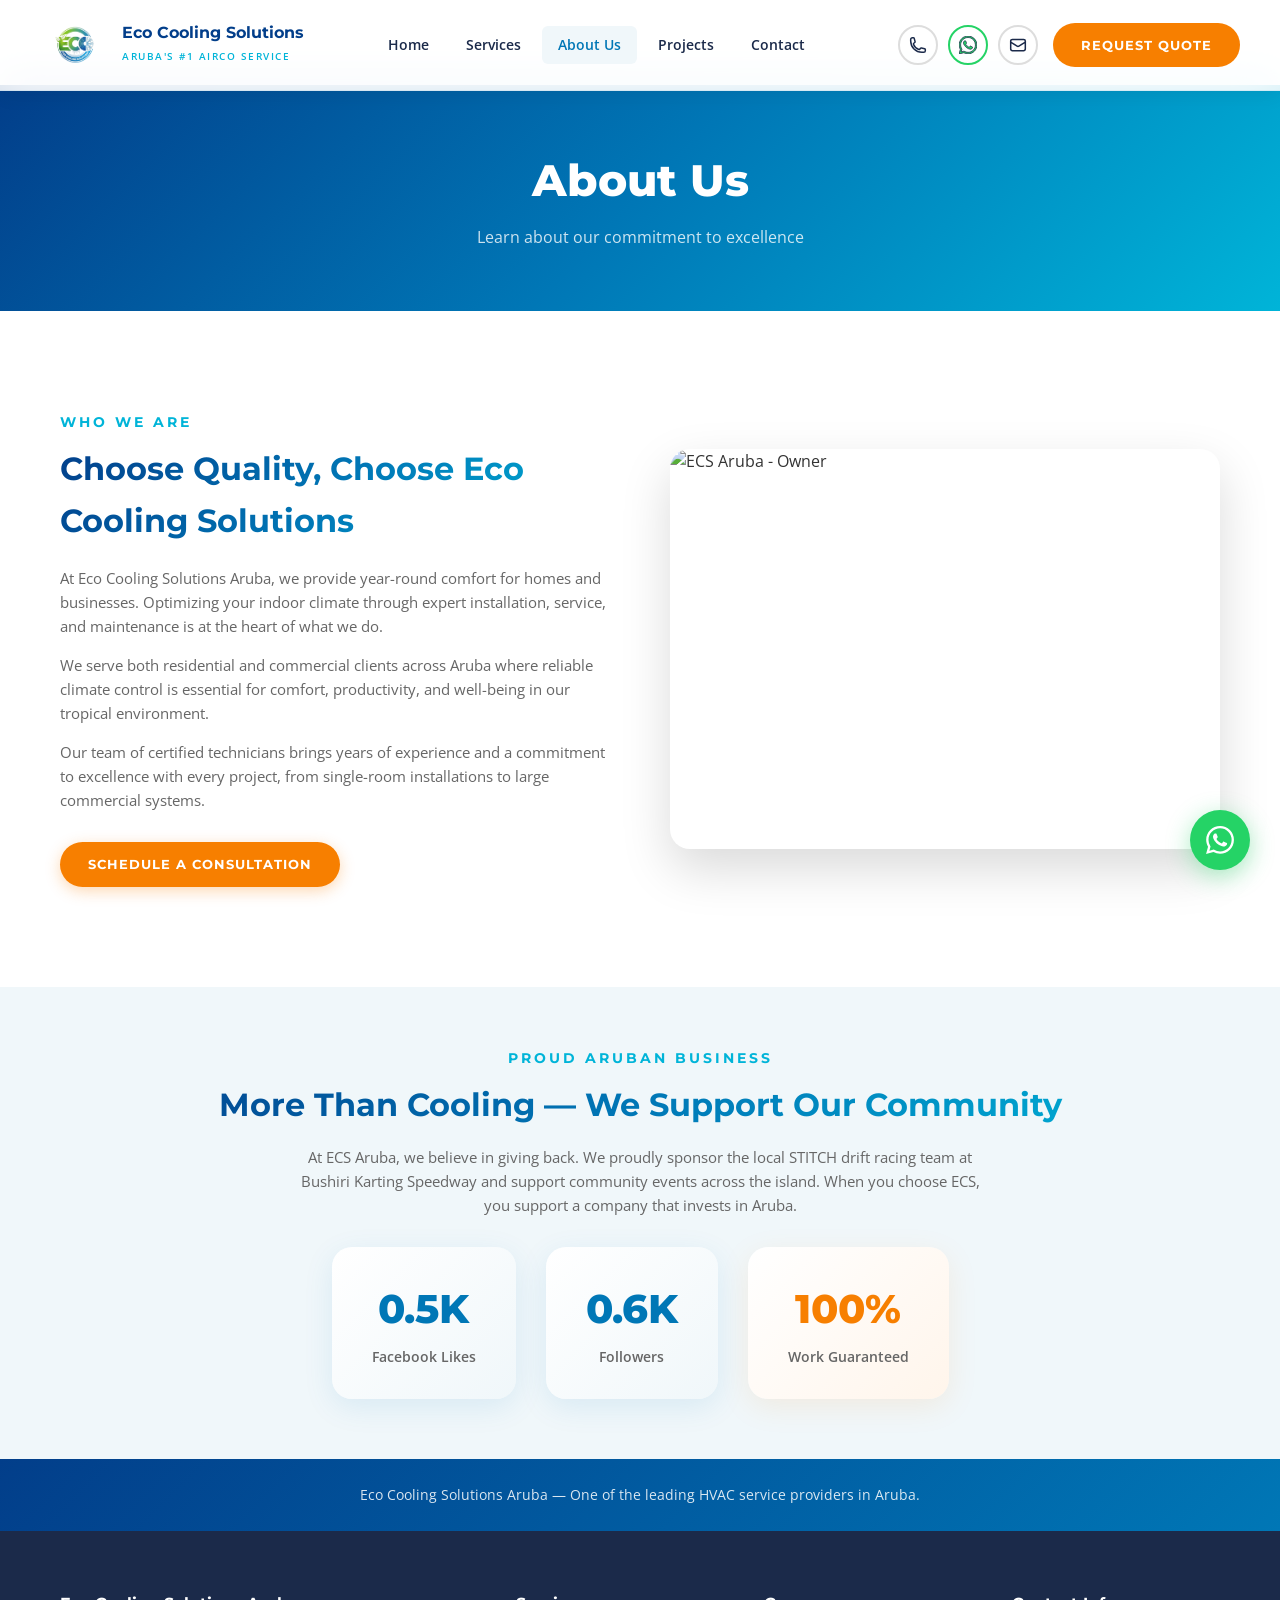
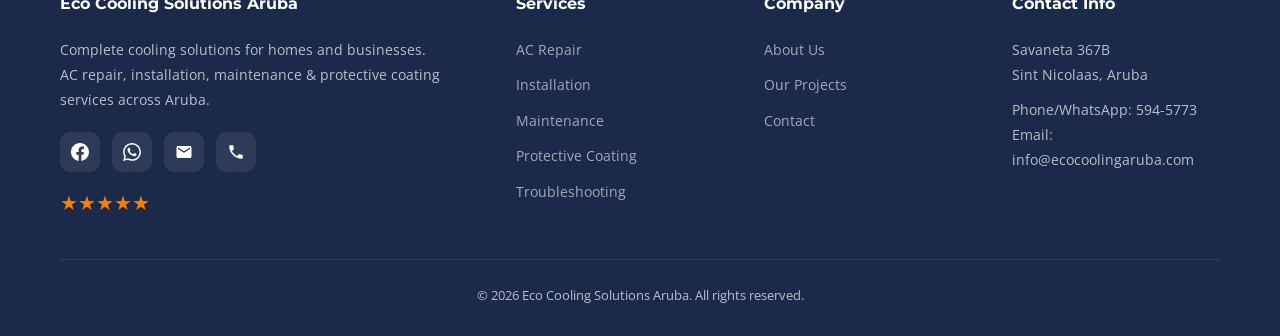
==== about.html @ a30db6cd "Add files via upload" ====
<!DOCTYPE html>
<html lang="en">
<head>
    <meta charset="UTF-8">
    <meta name="viewport" content="width=device-width, initial-scale=1.0">
    <title>About Us - Eco Cooling Solutions Aruba</title>
    <link rel="preconnect" href="https://fonts.googleapis.com">
    <link href="https://fonts.googleapis.com/css2?family=Montserrat:wght@400;500;600;700;800&family=Open+Sans:wght@400;500;600&display=swap" rel="stylesheet">
    <style>
        /* ===== RESET & BASE ===== */
        *, *::before, *::after { margin: 0; padding: 0; box-sizing: border-box; }
        html { scroll-behavior: smooth; }
        body { font-family: 'Open Sans', sans-serif; color: #333; line-height: 1.6; overflow-x: hidden; background: #fff; }
        h1, h2, h3, h4, h5, h6 { font-family: 'Montserrat', sans-serif; }
        a { text-decoration: none; color: inherit; }
        img { max-width: 100%; display: block; }
        .container { max-width: 1200px; margin: 0 auto; padding: 0 20px; }

        :root {
            --primary: #0077B6; --primary-dark: #023E8A; --accent: #00B4D8; --accent-light: #90E0EF; --highlight: #F77F00;
            --highlight-hover: #E06C00; --dark: #1B2A4A; --light-bg: #F0F7FA; --white: #ffffff; --text: #333333;
            --text-light: #666666; --gradient-cta: linear-gradient(135deg, #023E8A, #0077B6);
        }

        /* Header */
        .header { position: fixed; top: 0; left: 0; right: 0; z-index: 1000; background: rgba(255,255,255,0.97); box-shadow: 0 2px 20px rgba(0,0,0,0.08); transition: all 0.3s ease; }
        .header-inner { display: flex; align-items: center; justify-content: space-between; padding: 10px 40px; max-width: 1400px; margin: 0 auto; }
        .logo { display: flex; align-items: center; gap: 12px; }
        .logo-icon { width: 70px; height: 70px; border-radius: 50%; display: flex; align-items: center; justify-content: center; position: relative; overflow: hidden; }
        .logo-icon img { width: 100%; height: 100%; object-fit: contain; }
        .logo-text h1 { font-size: 16px; font-weight: 700; color: var(--primary-dark); line-height: 1.2; }
        .logo-text span { font-size: 10px; color: var(--accent); font-weight: 600; text-transform: uppercase; letter-spacing: 1.5px; }
        .nav { display: flex; align-items: center; gap: 5px; }
        .nav a { padding: 8px 16px; font-size: 14px; font-weight: 600; color: var(--dark); border-radius: 6px; transition: all 0.3s; }
        .nav a:hover, .nav a.active { color: var(--primary); background: var(--light-bg); }
        .nav-icons { display: flex; align-items: center; gap: 10px; margin-left: 10px; }
        .nav-icon { width: 40px; height: 40px; border-radius: 50%; border: 2px solid #ddd; display: flex; align-items: center; justify-content: center; transition: all 0.3s; cursor: pointer; }
        .nav-icon:hover { border-color: var(--primary); background: var(--light-bg); }
        .nav-icon svg { width: 18px; height: 18px; stroke: var(--dark); }

        .btn-cta { display: inline-block; padding: 12px 28px; background: var(--highlight); color: #fff; font-family: 'Montserrat', sans-serif; font-weight: 700; font-size: 13px; text-transform: uppercase; letter-spacing: 1px; border-radius: 30px; border: none; cursor: pointer; transition: all 0.3s; }
        .btn-cta:hover { background: var(--highlight-hover); transform: translateY(-2px); box-shadow: 0 6px 20px rgba(247,127,0,0.3); }

        .hamburger { display: none; flex-direction: column; gap: 5px; cursor: pointer; padding: 5px; }
        .hamburger span { width: 25px; height: 3px; background: var(--dark); border-radius: 2px; transition: all 0.3s; }

        /* Page Header */
        .page-header { padding: 60px 0; margin-top: 85px; background: linear-gradient(135deg, #023e8a 0%, #0077b6 50%, #00b4d8 100%); text-align: center; }
        .page-header h2 { font-size: clamp(28px, 4vw, 44px); font-weight: 800; color: #fff; font-family: 'Montserrat', sans-serif; }
        .page-header p { color: rgba(255,255,255,0.8); margin-top: 10px; font-size: 16px; }

        /* About Section */
        .about { position: relative; padding: 100px 0; background: url('https://images.unsplash.com/photo-1558618666-fcd25c85f82e?w=1600&q=80') center/cover no-repeat; }
        .about::before { content: ''; position: absolute; inset: 0; background: linear-gradient(135deg, rgba(255,255,255,0.95) 50%, rgba(255,255,255,0.4) 100%); }
        .about-content { position: relative; z-index: 2; display: grid; grid-template-columns: 1fr 1fr; gap: 60px; align-items: center; }
        .about-text h2 { font-size: 14px; text-transform: uppercase; letter-spacing: 3px; color: var(--accent); margin-bottom: 10px; }
        .about-text h3 { font-size: 32px; color: var(--primary-dark); margin-bottom: 20px; background: linear-gradient(135deg, var(--primary-dark), var(--primary), var(--accent)); -webkit-background-clip: text; -webkit-text-fill-color: transparent; background-clip: text; }
        .about-text p { color: var(--text-light); margin-bottom: 15px; font-size: 15px; }
        .about-text .btn-cta { margin-top: 15px; animation: gradient-shift 4s ease infinite; background-size: 200% 200% !important; box-shadow: 0 4px 15px rgba(247,127,0,0.3); }
        .about-image { border-radius: 20px; overflow: hidden; box-shadow: 0 20px 50px rgba(0,0,0,0.15); }
        .about-image img { width: 100%; height: 400px; object-fit: cover; }

        /* Community Section */
        .community-section { padding: 60px 0; background: var(--light-bg); text-align: center; }
        .community-section h2 { font-size: 14px; text-transform: uppercase; letter-spacing: 3px; color: var(--accent); margin-bottom: 10px; }
        .community-section h3 { font-size: 32px; color: var(--primary-dark); margin-bottom: 15px; background: linear-gradient(135deg, var(--primary-dark), var(--primary), var(--accent)); -webkit-background-clip: text; -webkit-text-fill-color: transparent; background-clip: text; }
        .community-section p { color: var(--text-light); max-width: 700px; margin: 0 auto 30px; font-size: 15px; }
        .community-stats { display: flex; gap: 30px; justify-content: center; flex-wrap: wrap; }
        .stat-card { background: linear-gradient(135deg, #fff, #f0f7fa); padding: 30px 40px; border-radius: 20px; box-shadow: 0 8px 30px rgba(0,119,182,0.1); text-align: center; transition: all 0.4s cubic-bezier(0.16,1,0.3,1); cursor: default; }
        .stat-card:hover { transform: translateY(-5px) scale(1.03); box-shadow: 0 15px 40px rgba(0,119,182,0.18); }
        .stat-number { font-size: 40px; font-weight: 800; color: var(--primary); font-family: 'Montserrat', sans-serif; }
        .stat-label { font-size: 14px; color: var(--text-light); margin-top: 5px; font-weight: 600; }
        .stat-card.highlight .stat-number { color: var(--highlight); animation: counter-glow 3s ease-in-out infinite; }
        .stat-card.highlight { background: linear-gradient(135deg, #fff, #fff5eb); box-shadow: 0 8px 30px rgba(247,127,0,0.1); }

        /* Footer */
        .footer-banner { background: var(--gradient-cta); padding: 25px 0; text-align: center; }
        .footer-banner p { color: rgba(255,255,255,0.85); font-size: 14px; }
        .footer { background: var(--dark); padding: 60px 0 30px; color: rgba(255,255,255,0.7); }
        .footer-grid { display: grid; grid-template-columns: 2fr 1fr 1fr 1fr; gap: 40px; margin-bottom: 40px; }
        .footer-col h4 { color: #fff; font-size: 16px; margin-bottom: 20px; }
        .footer-col p { font-size: 14px; line-height: 1.8; }
        .footer-col ul { list-style: none; }
        .footer-col ul li { margin-bottom: 10px; }
        .footer-col ul li a { font-size: 14px; color: rgba(255,255,255,0.6); transition: color 0.3s; }
        .footer-col ul li a:hover { color: var(--accent); }
        .footer-social { display: flex; gap: 12px; margin-top: 20px; }
        .footer-social a { width: 40px; height: 40px; background: rgba(255,255,255,0.08); border-radius: 10px; display: flex; align-items: center; justify-content: center; transition: all 0.3s; }
        .footer-social a:hover { background: var(--primary); }
        .footer-social a svg { width: 18px; height: 18px; fill: #fff; }
        .footer-stars { margin-top: 15px; }
        .footer-stars span { color: var(--highlight); font-size: 20px; }
        .footer-bottom { border-top: 1px solid rgba(255,255,255,0.08); padding-top: 25px; text-align: center; font-size: 13px; }

        /* Animations */
        @keyframes gradient-shift { 0% { background-position: 0% 50%; } 50% { background-position: 100% 50%; } 100% { background-position: 0% 50%; } }
        @keyframes counter-glow { 0%, 100% { text-shadow: 0 0 10px rgba(247, 127, 0, 0.3); } 50% { text-shadow: 0 0 25px rgba(247, 127, 0, 0.6), 0 0 50px rgba(247, 127, 0, 0.2); } }
        .fade-up { opacity: 0; transform: translateY(30px); transition: all 0.7s cubic-bezier(0.16, 1, 0.3, 1); }
        .fade-up.visible { opacity: 1; transform: translateY(0); }

        .header { background: rgba(255,255,255,0.85) !important; backdrop-filter: blur(20px); -webkit-backdrop-filter: blur(20px); border-bottom: 1px solid rgba(0,119,182,0.08); }
        .logo-icon { transition: all 0.4s ease !important; }
        .logo:hover .logo-icon { transform: rotate(5deg) scale(1.08); filter: drop-shadow(0 4px 8px rgba(0,119,182,0.2)); }
        .nav-icon { transition: all 0.3s cubic-bezier(0.16, 1, 0.3, 1) !important; }
        .nav-icon:hover { transform: translateY(-3px) scale(1.1); box-shadow: 0 5px 15px rgba(0,119,182,0.2); }
        .footer-social a { transition: all 0.4s cubic-bezier(0.16, 1, 0.3, 1) !important; }
        .footer-social a:hover { background: linear-gradient(135deg, var(--primary), var(--accent)) !important; transform: translateY(-4px) rotate(5deg); box-shadow: 0 8px 20px rgba(0,119,182,0.3); }

        @media (max-width: 768px) {
            .header-inner { padding: 10px 20px; }
            .nav { display: none; }
            .hamburger { display: flex; }
            .nav.active { display: flex; flex-direction: column; position: absolute; top: 85px; left: 0; right: 0; background: #fff; padding: 20px; box-shadow: 0 10px 30px rgba(0,0,0,0.1); }
            .nav-icons { display: none; }
            .about-content { grid-template-columns: 1fr; }
            .footer-grid { grid-template-columns: 1fr; }
            .community-stats { flex-direction: column; }
        }
    </style>
</head>
<body>

<!-- Header -->
<header class="header">
    <div class="header-inner">
        <a href="index.html" class="logo">
            <div class="logo-icon"><img src="ecs-logo.png" alt="ECS Logo"></div>
            <div class="logo-text">
                <h1>Eco Cooling Solutions</h1>
                <span>Aruba's #1 Airco Service</span>
            </div>
        </a>
        <nav class="nav" id="mainNav">
            <a href="index.html">Home</a>
            <a href="services.html">Services</a>
            <a href="about.html" class="active">About Us</a>
            <a href="projects.html">Projects</a>
            <a href="contact.html">Contact</a>
        </nav>
        <div class="nav-icons">
            <a href="tel:+2975945773" class="nav-icon" title="Call Us">
                <svg xmlns="http://www.w3.org/2000/svg" fill="none" viewBox="0 0 24 24" stroke-width="2" stroke="currentColor"><path stroke-linecap="round" stroke-linejoin="round" d="M2.25 6.75c0 8.284 6.716 15 15 15h2.25a2.25 2.25 0 002.25-2.25v-1.372c0-.516-.351-.966-.852-1.091l-4.423-1.106c-.44-.11-.902.055-1.173.417l-.97 1.293c-.282.376-.769.542-1.21.38a12.035 12.035 0 01-7.143-7.143c-.162-.441.004-.928.38-1.21l1.293-.97c.363-.271.527-.734.417-1.173L6.963 3.102a1.125 1.125 0 00-1.091-.852H4.5A2.25 2.25 0 002.25 4.5v2.25z" /></svg>
            </a>
            <a href="https://wa.me/2975945773" class="nav-icon" title="WhatsApp Us" target="_blank" style="border-color: #25D366;">
                <svg xmlns="http://www.w3.org/2000/svg" width="18" height="18" viewBox="0 0 24 24" fill="#25D366"><path d="M17.472 14.382c-.297-.149-1.758-.867-2.03-.967-.273-.099-.471-.148-.67.15-.197.297-.767.966-.94 1.164-.173.199-.347.223-.644.075-.297-.15-1.255-.463-2.39-1.475-.883-.788-1.48-1.761-1.653-2.059-.173-.297-.018-.458.13-.606.134-.133.298-.347.446-.52.149-.174.198-.298.298-.497.099-.198.05-.371-.025-.52-.075-.149-.669-1.612-.916-2.207-.242-.579-.487-.5-.669-.51-.173-.008-.371-.01-.57-.01-.198 0-.52.074-.792.372-.272.297-1.04 1.016-1.04 2.479 0 1.462 1.065 2.875 1.213 3.074.149.198 2.096 3.2 5.077 4.487.709.306 1.262.489 1.694.625.712.227 1.36.195 1.871.118.571-.085 1.758-.719 2.006-1.413.248-.694.248-1.289.173-1.413-.074-.124-.272-.198-.57-.347m-5.421 7.403h-.004a9.87 9.87 0 01-5.031-1.378l-.361-.214-3.741.982.998-3.648-.235-.374a9.86 9.86 0 01-1.51-5.26c.001-5.45 4.436-9.884 9.888-9.884 2.64 0 5.122 1.03 6.988 2.898a9.825 9.825 0 012.893 6.994c-.003 5.45-4.437 9.884-9.885 9.884m8.413-18.297A11.815 11.815 0 0012.05 0C5.495 0 .16 5.335.157 11.892c0 2.096.547 4.142 1.588 5.945L.057 24l6.305-1.654a11.882 11.882 0 005.683 1.448h.005c6.554 0 11.89-5.335 11.893-11.893a11.821 11.821 0 00-3.48-8.413z"/></svg>
            </a>
            <a href="mailto:info@ecocoolingaruba.com" class="nav-icon" title="Email Us">
                <svg xmlns="http://www.w3.org/2000/svg" fill="none" viewBox="0 0 24 24" stroke-width="2" stroke="currentColor"><path stroke-linecap="round" stroke-linejoin="round" d="M21.75 6.75v10.5a2.25 2.25 0 01-2.25 2.25h-15a2.25 2.25 0 01-2.25-2.25V6.75m19.5 0A2.25 2.25 0 0019.5 4.5h-15a2.25 2.25 0 00-2.25 2.25m19.5 0v.243a2.25 2.25 0 01-1.07 1.916l-7.5 4.615a2.25 2.25 0 01-2.36 0L3.32 8.91a2.25 2.25 0 01-1.07-1.916V6.75" /></svg>
            </a>
            <a href="contact.html" class="btn-cta" style="margin-left: 5px;">Request Quote</a>
        </div>
        <div class="hamburger" onclick="document.getElementById('mainNav').classList.toggle('active')">
            <span></span><span></span><span></span>
        </div>
    </div>
</header>

<!-- Page Header -->
<section class="page-header">
    <h2>About Us</h2>
    <p>Learn about our commitment to excellence</p>
</section>

<!-- About Section -->
<section id="about" class="about">
    <div class="container about-content">
        <div class="about-text fade-up">
            <h2>Who We Are</h2>
            <h3>Choose Quality, Choose Eco Cooling Solutions</h3>
            <p>At Eco Cooling Solutions Aruba, we provide year-round comfort for homes and businesses. Optimizing your indoor climate through expert installation, service, and maintenance is at the heart of what we do.</p>
            <p>We serve both residential and commercial clients across Aruba where reliable climate control is essential for comfort, productivity, and well-being in our tropical environment.</p>
            <p>Our team of certified technicians brings years of experience and a commitment to excellence with every project, from single-room installations to large commercial systems.</p>
            <a href="contact.html" class="btn-cta">Schedule a Consultation</a>
        </div>
        <div class="about-image fade-up">
            <img src="owner.jpg.png" alt="ECS Aruba - Owner">
        </div>
    </div>
</section>

<!-- Community Section -->
<section class="community-section">
    <div class="container">
        <h2>Proud Aruban Business</h2>
        <h3>More Than Cooling — We Support Our Community</h3>
        <p>At ECS Aruba, we believe in giving back. We proudly sponsor the local STITCH drift racing team at Bushiri Karting Speedway and support community events across the island. When you choose ECS, you support a company that invests in Aruba.</p>
        <div class="community-stats">
            <div class="stat-card fade-up">
                <div class="stat-number" data-count="1800">0</div>
                <div class="stat-label">Facebook Likes</div>
            </div>
            <div class="stat-card fade-up">
                <div class="stat-number" data-count="2100">0</div>
                <div class="stat-label">Followers</div>
            </div>
            <div class="stat-card highlight fade-up">
                <div class="stat-number">100%</div>
                <div class="stat-label">Work Guaranteed</div>
            </div>
        </div>
    </div>
</section>

<!-- Footer Banner -->
<div class="footer-banner">
    <div class="container">
        <p>Eco Cooling Solutions Aruba — One of the leading HVAC service providers in Aruba.</p>
    </div>
</div>

<!-- Footer -->
<footer class="footer">
    <div class="container">
        <div class="footer-grid">
            <div class="footer-col">
                <h4>Eco Cooling Solutions Aruba</h4>
                <p>Complete cooling solutions for homes and businesses.<br>AC repair, installation, maintenance &amp; protective coating services across Aruba.</p>
                <div class="footer-social">
                    <a href="https://www.facebook.com/ecsaruba/" target="_blank" aria-label="Facebook">
                        <svg xmlns="http://www.w3.org/2000/svg" viewBox="0 0 24 24"><path d="M24 12.073c0-6.627-5.373-12-12-12s-12 5.373-12 12c0 5.99 4.388 10.954 10.125 11.854v-8.385H7.078v-3.47h3.047V9.43c0-3.007 1.792-4.669 4.533-4.669 1.312 0 2.686.235 2.686.235v2.953H15.83c-1.491 0-1.956.925-1.956 1.874v2.25h3.328l-.532 3.47h-2.796v8.385C19.612 23.027 24 18.062 24 12.073z"/></svg>
                    </a>
                    <a href="https://wa.me/2975945773" target="_blank" aria-label="WhatsApp">
                        <svg xmlns="http://www.w3.org/2000/svg" viewBox="0 0 24 24"><path d="M17.472 14.382c-.297-.149-1.758-.867-2.03-.967-.273-.099-.471-.148-.67.15-.197.297-.767.966-.94 1.164-.173.199-.347.223-.644.075-.297-.15-1.255-.463-2.39-1.475-.883-.788-1.48-1.761-1.653-2.059-.173-.297-.018-.458.13-.606.134-.133.298-.347.446-.52.149-.174.198-.298.298-.497.099-.198.05-.371-.025-.52-.075-.149-.669-1.612-.916-2.207-.242-.579-.487-.5-.669-.51-.173-.008-.371-.01-.57-.01-.198 0-.52.074-.792.372-.272.297-1.04 1.016-1.04 2.479 0 1.462 1.065 2.875 1.213 3.074.149.198 2.096 3.2 5.077 4.487.709.306 1.262.489 1.694.625.712.227 1.36.195 1.871.118.571-.085 1.758-.719 2.006-1.413.248-.694.248-1.289.173-1.413-.074-.124-.272-.198-.57-.347m-5.421 7.403h-.004a9.87 9.87 0 01-5.031-1.378l-.361-.214-3.741.982.998-3.648-.235-.374a9.86 9.86 0 01-1.51-5.26c.001-5.45 4.436-9.884 9.888-9.884 2.64 0 5.122 1.03 6.988 2.898a9.825 9.825 0 012.893 6.994c-.003 5.45-4.437 9.884-9.885 9.884m8.413-18.297A11.815 11.815 0 0012.05 0C5.495 0 .16 5.335.157 11.892c0 2.096.547 4.142 1.588 5.945L.057 24l6.305-1.654a11.882 11.882 0 005.683 1.448h.005c6.554 0 11.89-5.335 11.893-11.893a11.821 11.821 0 00-3.48-8.413z"/></svg>
                    </a>
                    <a href="mailto:info@ecocoolingaruba.com" aria-label="Email">
                        <svg xmlns="http://www.w3.org/2000/svg" viewBox="0 0 24 24"><path d="M20 4H4c-1.1 0-1.99.9-1.99 2L2 18c0 1.1.9 2 2 2h16c1.1 0 2-.9 2-2V6c0-1.1-.9-2-2-2zm0 4l-8 5-8-5V6l8 5 8-5v2z"/></svg>
                    </a>
                    <a href="tel:+2975945773" aria-label="Phone">
                        <svg xmlns="http://www.w3.org/2000/svg" viewBox="0 0 24 24"><path d="M6.62 10.79c1.44 2.83 3.76 5.14 6.59 6.59l2.2-2.2c.27-.27.67-.36 1.02-.24 1.12.37 2.33.57 3.57.57.55 0 1 .45 1 1V20c0 .55-.45 1-1 1-9.39 0-17-7.61-17-17 0-.55.45-1 1-1h3.5c.55 0 1 .45 1 1 0 1.25.2 2.45.57 3.57.11.35.03.74-.25 1.02l-2.2 2.2z"/></svg>
                    </a>
                </div>
                <div class="footer-stars"><span>&#9733;&#9733;&#9733;&#9733;&#9733;</span></div>
            </div>
            <div class="footer-col">
                <h4>Services</h4>
                <ul>
                    <li><a href="services.html">AC Repair</a></li>
                    <li><a href="services.html">Installation</a></li>
                    <li><a href="services.html">Maintenance</a></li>
                    <li><a href="services.html">Protective Coating</a></li>
                    <li><a href="services.html">Troubleshooting</a></li>
                </ul>
            </div>
            <div class="footer-col">
                <h4>Company</h4>
                <ul>
                    <li><a href="about.html">About Us</a></li>
                    <li><a href="projects.html">Our Projects</a></li>
                    <li><a href="contact.html">Contact</a></li>
                </ul>
            </div>
            <div class="footer-col">
                <h4>Contact Info</h4>
                <p>Savaneta 367B<br>Sint Nicolaas, Aruba</p>
                <p style="margin-top: 10px;">Phone/WhatsApp: 594-5773<br>Email: info@ecocoolingaruba.com</p>
            </div>
        </div>
        <div class="footer-bottom">
            <p>&copy; 2026 Eco Cooling Solutions Aruba. All rights reserved.</p>
        </div>
    </div>
</footer>

<!-- WhatsApp Button -->
<a href="https://wa.me/2975945773" target="_blank" class="whatsapp-float" title="Chat with us on WhatsApp">
    <svg xmlns="http://www.w3.org/2000/svg" width="28" height="28" viewBox="0 0 24 24" fill="#fff"><path d="M17.472 14.382c-.297-.149-1.758-.867-2.03-.967-.273-.099-.471-.148-.67.15-.197.297-.767.966-.94 1.164-.173.199-.347.223-.644.075-.297-.15-1.255-.463-2.39-1.475-.883-.788-1.48-1.761-1.653-2.059-.173-.297-.018-.458.13-.606.134-.133.298-.347.446-.52.149-.174.198-.298.298-.497.099-.198.05-.371-.025-.52-.075-.149-.669-1.612-.916-2.207-.242-.579-.487-.5-.669-.51-.173-.008-.371-.01-.57-.01-.198 0-.52.074-.792.372-.272.297-1.04 1.016-1.04 2.479 0 1.462 1.065 2.875 1.213 3.074.149.198 2.096 3.2 5.077 4.487.709.306 1.262.489 1.694.625.712.227 1.36.195 1.871.118.571-.085 1.758-.719 2.006-1.413.248-.694.248-1.289.173-1.413-.074-.124-.272-.198-.57-.347m-5.421 7.403h-.004a9.87 9.87 0 01-5.031-1.378l-.361-.214-3.741.982.998-3.648-.235-.374a9.86 9.86 0 01-1.51-5.26c.001-5.45 4.436-9.884 9.888-9.884 2.64 0 5.122 1.03 6.988 2.898a9.825 9.825 0 012.893 6.994c-.003 5.45-4.437 9.884-9.885 9.884m8.413-18.297A11.815 11.815 0 0012.05 0C5.495 0 .16 5.335.157 11.892c0 2.096.547 4.142 1.588 5.945L.057 24l6.305-1.654a11.882 11.882 0 005.683 1.448h.005c6.554 0 11.89-5.335 11.893-11.893a11.821 11.821 0 00-3.48-8.413z"/></svg>
</a>
<style>
.whatsapp-float { position: fixed; bottom: 30px; right: 30px; width: 60px; height: 60px; background: #25D366; border-radius: 50%; display: flex; align-items: center; justify-content: center; box-shadow: 0 6px 25px rgba(37,211,102,0.4); z-index: 999; transition: all 0.3s; animation: pulse-wa 2s infinite; }
.whatsapp-float:hover { transform: scale(1.1); box-shadow: 0 6px 25px rgba(37,211,102,0.5); }
@keyframes pulse-wa { 0% { box-shadow: 0 4px 20px rgba(37,211,102,0.4); } 50% { box-shadow: 0 4px 30px rgba(37,211,102,0.6); } 100% { box-shadow: 0 4px 20px rgba(37,211,102,0.4); } }
</style>

<script>
    const observer = new IntersectionObserver((entries) => {
        entries.forEach(entry => {
            if (entry.isIntersecting) {
                entry.target.classList.add('visible');
            }
        });
    }, { threshold: 0.1 });

    document.querySelectorAll('.fade-up').forEach(el => observer.observe(el));

    document.querySelectorAll('a[href^="#"]').forEach(anchor => {
        anchor.addEventListener('click', function(e) {
            e.preventDefault();
            const target = document.querySelector(this.getAttribute('href'));
            if (target) {
                target.scrollIntoView({ behavior: 'smooth', block: 'start' });
                document.getElementById('mainNav').classList.remove('active');
            }
        });
    });

    window.addEventListener('scroll', () => {
        const header = document.querySelector('.header');
        if (window.scrollY > 50) {
            header.style.boxShadow = '0 4px 30px rgba(0,0,0,0.12)';
            header.style.padding = '0';
        } else {
            header.style.boxShadow = '0 2px 20px rgba(0,0,0,0.08)';
            header.style.padding = '';
        }
    });

    // Counter animation
    function animateCounter(el, target, suffix) {
        let current = 0;
        const increment = target / 60;
        const timer = setInterval(() => {
            current += increment;
            if (current >= target) {
                current = target;
                clearInterval(timer);
            }
            if (target >= 1000) {
                el.textContent = (current / 1000).toFixed(1) + 'K' + (suffix || '');
            } else {
                el.textContent = Math.floor(current) + (suffix || '');
            }
        }, 25);
    }

    const statsObserver = new IntersectionObserver((entries) => {
        entries.forEach(entry => {
            if (entry.isIntersecting && !entry.target.dataset.animated) {
                entry.target.dataset.animated = 'true';
                const counters = entry.target.querySelectorAll('[data-count]');
                counters.forEach(counter => {
                    const target = parseFloat(counter.dataset.count);
                    const suffix = counter.dataset.suffix || '';
                    animateCounter(counter, target, suffix);
                });
            }
        });
    }, { threshold: 0.3 });

    document.querySelectorAll('.community-stats').forEach(el => statsObserver.observe(el));

    document.querySelectorAll('.nav a').forEach(link => {
        if (link.getAttribute('href') === 'about.html') {
            link.classList.add('active');
        }
    });
</script>

</body>
</html>
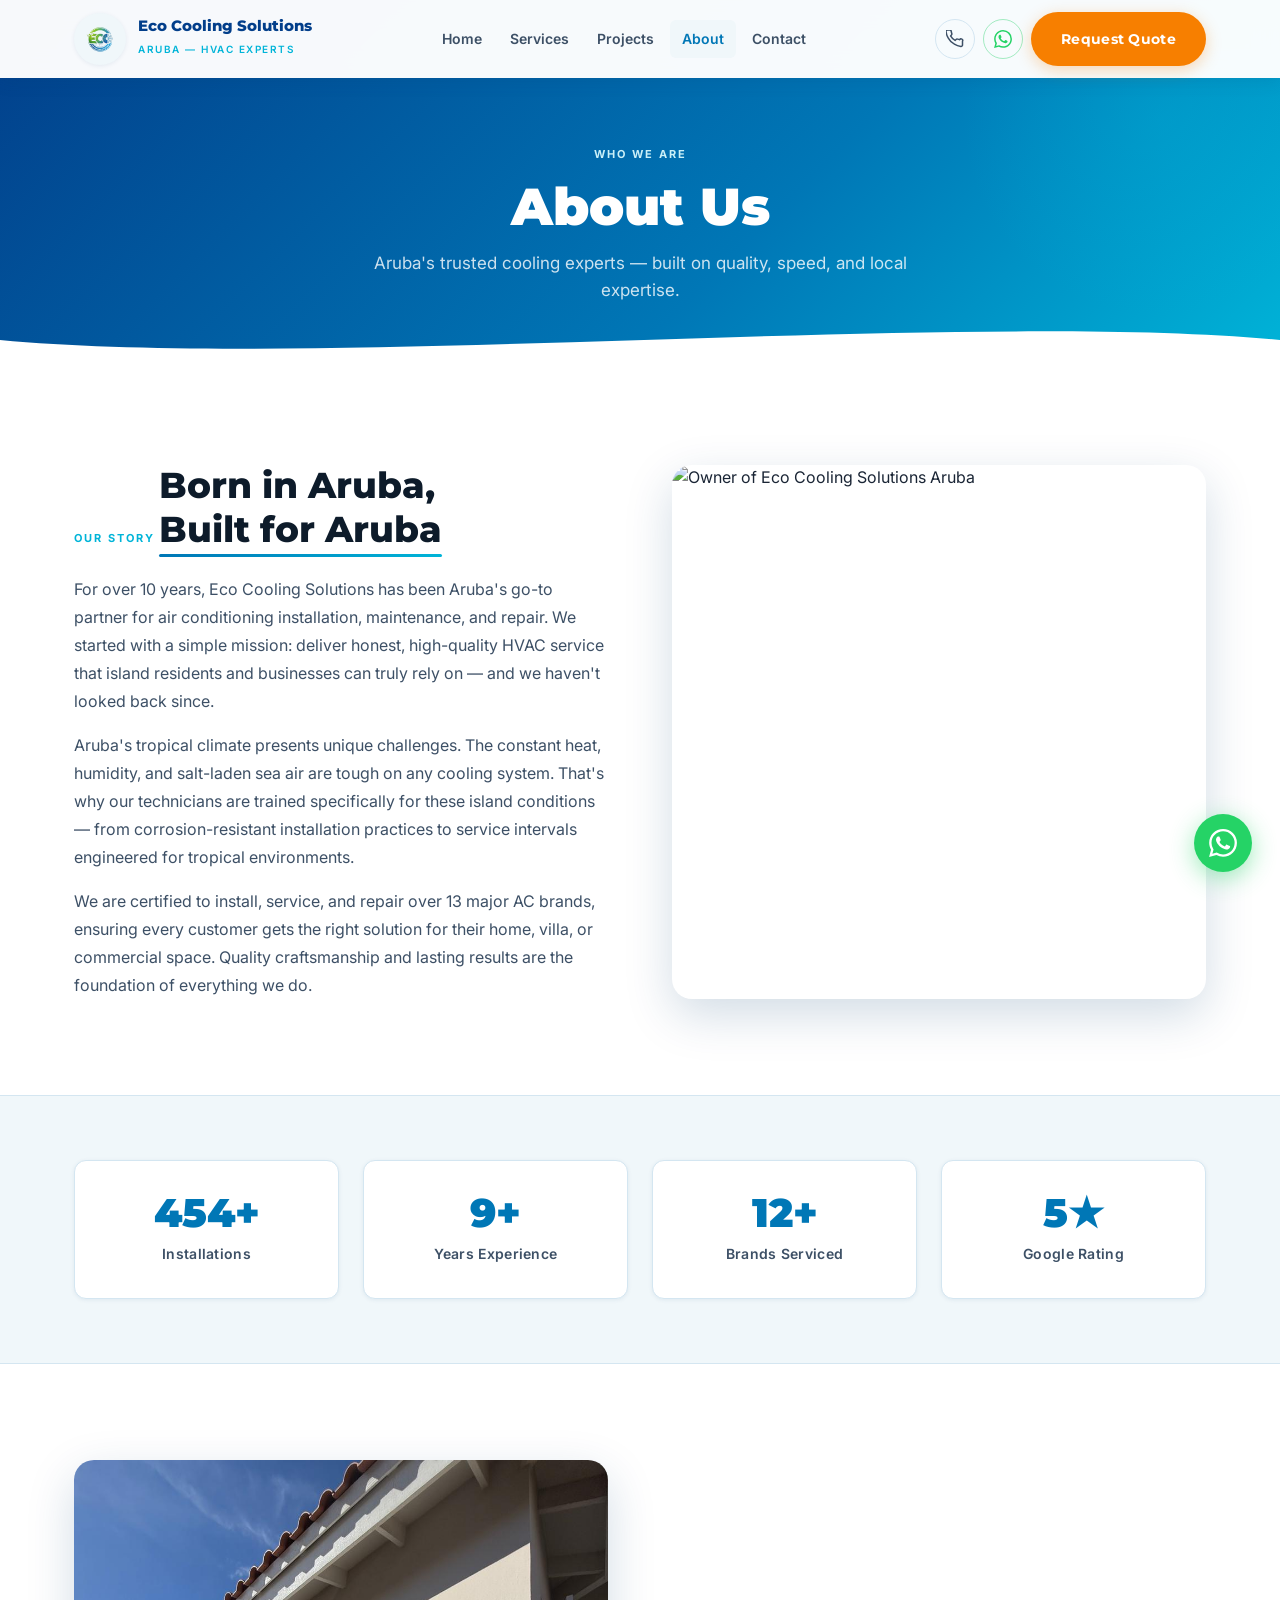
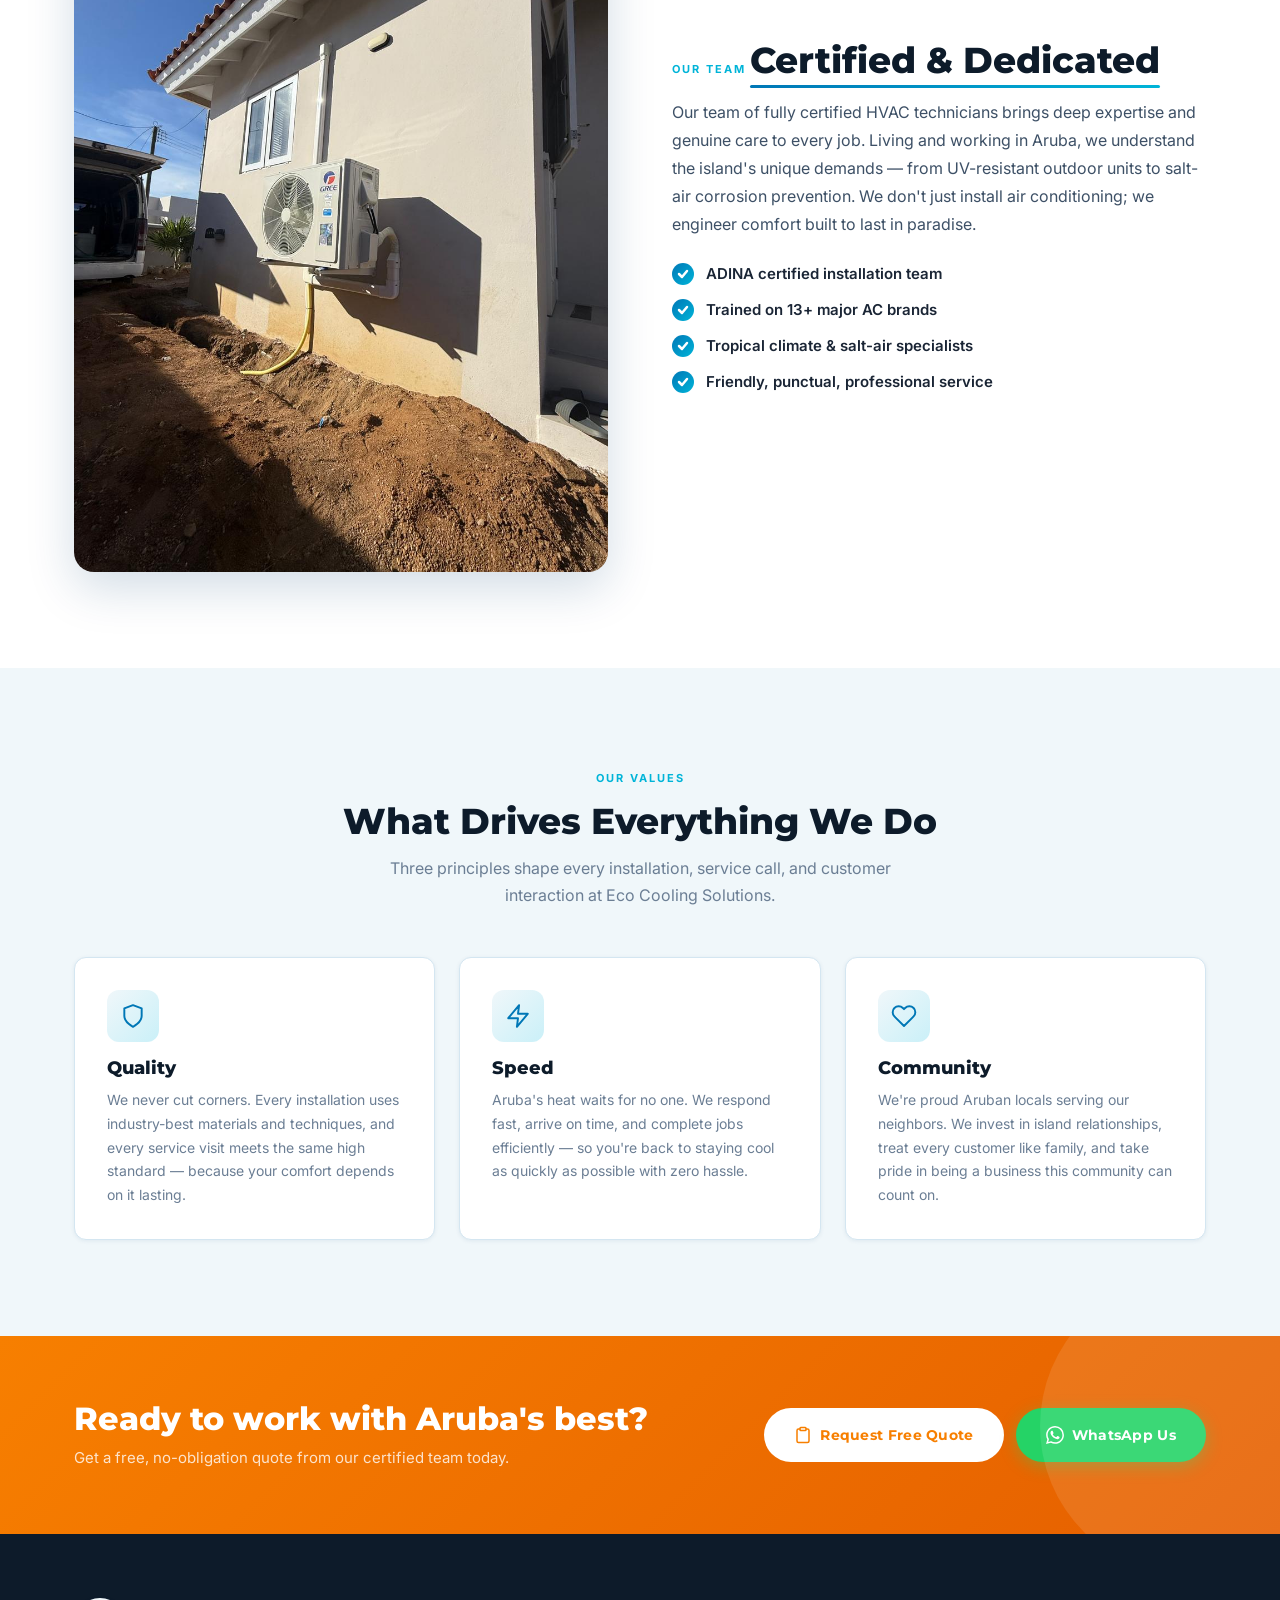
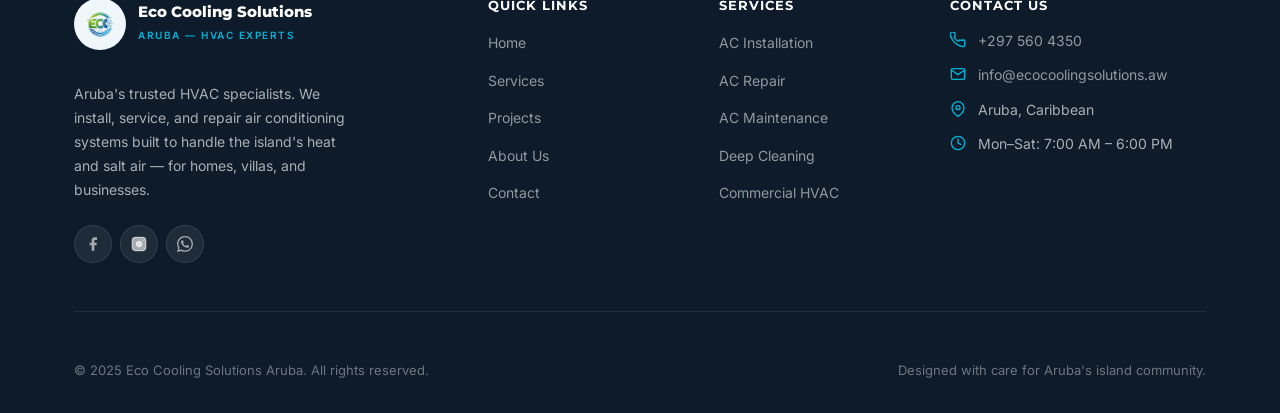
==== commit e50435e0: "Add files via upload" ====
--- a/about.html
+++ b/about.html
@@ -4,346 +4,731 @@
     <meta charset="UTF-8">
     <meta name="viewport" content="width=device-width, initial-scale=1.0">
     <title>About Us - Eco Cooling Solutions Aruba</title>
+    <meta name="description" content="Learn about Eco Cooling Solutions Aruba — 10+ years of trusted HVAC installation, repair and maintenance. Certified technicians specializing in Aruba's tropical salt-air climate.">
     <link rel="preconnect" href="https://fonts.googleapis.com">
-    <link href="https://fonts.googleapis.com/css2?family=Montserrat:wght@400;500;600;700;800&family=Open+Sans:wght@400;500;600&display=swap" rel="stylesheet">
+    <link rel="preconnect" href="https://fonts.gstatic.com" crossorigin>
+    <link href="https://fonts.googleapis.com/css2?family=Montserrat:wght@400;500;600;700;800;900&family=Inter:wght@400;500;600;700&display=swap" rel="stylesheet">
+    <link rel="stylesheet" href="shared.css">
+
     <style>
-        /* ===== RESET & BASE ===== */
-        *, *::before, *::after { margin: 0; padding: 0; box-sizing: border-box; }
-        html { scroll-behavior: smooth; }
-        body { font-family: 'Open Sans', sans-serif; color: #333; line-height: 1.6; overflow-x: hidden; background: #fff; }
-        h1, h2, h3, h4, h5, h6 { font-family: 'Montserrat', sans-serif; }
-        a { text-decoration: none; color: inherit; }
-        img { max-width: 100%; display: block; }
-        .container { max-width: 1200px; margin: 0 auto; padding: 0 20px; }
-
-        :root {
-            --primary: #0077B6; --primary-dark: #023E8A; --accent: #00B4D8; --accent-light: #90E0EF; --highlight: #F77F00;
-            --highlight-hover: #E06C00; --dark: #1B2A4A; --light-bg: #F0F7FA; --white: #ffffff; --text: #333333;
-            --text-light: #666666; --gradient-cta: linear-gradient(135deg, #023E8A, #0077B6);
-        }
-
-        /* Header */
-        .header { position: fixed; top: 0; left: 0; right: 0; z-index: 1000; background: rgba(255,255,255,0.97); box-shadow: 0 2px 20px rgba(0,0,0,0.08); transition: all 0.3s ease; }
-        .header-inner { display: flex; align-items: center; justify-content: space-between; padding: 10px 40px; max-width: 1400px; margin: 0 auto; }
-        .logo { display: flex; align-items: center; gap: 12px; }
-        .logo-icon { width: 70px; height: 70px; border-radius: 50%; display: flex; align-items: center; justify-content: center; position: relative; overflow: hidden; }
-        .logo-icon img { width: 100%; height: 100%; object-fit: contain; }
-        .logo-text h1 { font-size: 16px; font-weight: 700; color: var(--primary-dark); line-height: 1.2; }
-        .logo-text span { font-size: 10px; color: var(--accent); font-weight: 600; text-transform: uppercase; letter-spacing: 1.5px; }
-        .nav { display: flex; align-items: center; gap: 5px; }
-        .nav a { padding: 8px 16px; font-size: 14px; font-weight: 600; color: var(--dark); border-radius: 6px; transition: all 0.3s; }
-        .nav a:hover, .nav a.active { color: var(--primary); background: var(--light-bg); }
-        .nav-icons { display: flex; align-items: center; gap: 10px; margin-left: 10px; }
-        .nav-icon { width: 40px; height: 40px; border-radius: 50%; border: 2px solid #ddd; display: flex; align-items: center; justify-content: center; transition: all 0.3s; cursor: pointer; }
-        .nav-icon:hover { border-color: var(--primary); background: var(--light-bg); }
-        .nav-icon svg { width: 18px; height: 18px; stroke: var(--dark); }
-
-        .btn-cta { display: inline-block; padding: 12px 28px; background: var(--highlight); color: #fff; font-family: 'Montserrat', sans-serif; font-weight: 700; font-size: 13px; text-transform: uppercase; letter-spacing: 1px; border-radius: 30px; border: none; cursor: pointer; transition: all 0.3s; }
-        .btn-cta:hover { background: var(--highlight-hover); transform: translateY(-2px); box-shadow: 0 6px 20px rgba(247,127,0,0.3); }
-
-        .hamburger { display: none; flex-direction: column; gap: 5px; cursor: pointer; padding: 5px; }
-        .hamburger span { width: 25px; height: 3px; background: var(--dark); border-radius: 2px; transition: all 0.3s; }
-
-        /* Page Header */
-        .page-header { padding: 60px 0; margin-top: 85px; background: linear-gradient(135deg, #023e8a 0%, #0077b6 50%, #00b4d8 100%); text-align: center; }
-        .page-header h2 { font-size: clamp(28px, 4vw, 44px); font-weight: 800; color: #fff; font-family: 'Montserrat', sans-serif; }
-        .page-header p { color: rgba(255,255,255,0.8); margin-top: 10px; font-size: 16px; }
-
-        /* About Section */
-        .about { position: relative; padding: 100px 0; background: url('https://images.unsplash.com/photo-1558618666-fcd25c85f82e?w=1600&q=80') center/cover no-repeat; }
-        .about::before { content: ''; position: absolute; inset: 0; background: linear-gradient(135deg, rgba(255,255,255,0.95) 50%, rgba(255,255,255,0.4) 100%); }
-        .about-content { position: relative; z-index: 2; display: grid; grid-template-columns: 1fr 1fr; gap: 60px; align-items: center; }
-        .about-text h2 { font-size: 14px; text-transform: uppercase; letter-spacing: 3px; color: var(--accent); margin-bottom: 10px; }
-        .about-text h3 { font-size: 32px; color: var(--primary-dark); margin-bottom: 20px; background: linear-gradient(135deg, var(--primary-dark), var(--primary), var(--accent)); -webkit-background-clip: text; -webkit-text-fill-color: transparent; background-clip: text; }
-        .about-text p { color: var(--text-light); margin-bottom: 15px; font-size: 15px; }
-        .about-text .btn-cta { margin-top: 15px; animation: gradient-shift 4s ease infinite; background-size: 200% 200% !important; box-shadow: 0 4px 15px rgba(247,127,0,0.3); }
-        .about-image { border-radius: 20px; overflow: hidden; box-shadow: 0 20px 50px rgba(0,0,0,0.15); }
-        .about-image img { width: 100%; height: 400px; object-fit: cover; }
-
-        /* Community Section */
-        .community-section { padding: 60px 0; background: var(--light-bg); text-align: center; }
-        .community-section h2 { font-size: 14px; text-transform: uppercase; letter-spacing: 3px; color: var(--accent); margin-bottom: 10px; }
-        .community-section h3 { font-size: 32px; color: var(--primary-dark); margin-bottom: 15px; background: linear-gradient(135deg, var(--primary-dark), var(--primary), var(--accent)); -webkit-background-clip: text; -webkit-text-fill-color: transparent; background-clip: text; }
-        .community-section p { color: var(--text-light); max-width: 700px; margin: 0 auto 30px; font-size: 15px; }
-        .community-stats { display: flex; gap: 30px; justify-content: center; flex-wrap: wrap; }
-        .stat-card { background: linear-gradient(135deg, #fff, #f0f7fa); padding: 30px 40px; border-radius: 20px; box-shadow: 0 8px 30px rgba(0,119,182,0.1); text-align: center; transition: all 0.4s cubic-bezier(0.16,1,0.3,1); cursor: default; }
-        .stat-card:hover { transform: translateY(-5px) scale(1.03); box-shadow: 0 15px 40px rgba(0,119,182,0.18); }
-        .stat-number { font-size: 40px; font-weight: 800; color: var(--primary); font-family: 'Montserrat', sans-serif; }
-        .stat-label { font-size: 14px; color: var(--text-light); margin-top: 5px; font-weight: 600; }
-        .stat-card.highlight .stat-number { color: var(--highlight); animation: counter-glow 3s ease-in-out infinite; }
-        .stat-card.highlight { background: linear-gradient(135deg, #fff, #fff5eb); box-shadow: 0 8px 30px rgba(247,127,0,0.1); }
-
-        /* Footer */
-        .footer-banner { background: var(--gradient-cta); padding: 25px 0; text-align: center; }
-        .footer-banner p { color: rgba(255,255,255,0.85); font-size: 14px; }
-        .footer { background: var(--dark); padding: 60px 0 30px; color: rgba(255,255,255,0.7); }
-        .footer-grid { display: grid; grid-template-columns: 2fr 1fr 1fr 1fr; gap: 40px; margin-bottom: 40px; }
-        .footer-col h4 { color: #fff; font-size: 16px; margin-bottom: 20px; }
-        .footer-col p { font-size: 14px; line-height: 1.8; }
-        .footer-col ul { list-style: none; }
-        .footer-col ul li { margin-bottom: 10px; }
-        .footer-col ul li a { font-size: 14px; color: rgba(255,255,255,0.6); transition: color 0.3s; }
-        .footer-col ul li a:hover { color: var(--accent); }
-        .footer-social { display: flex; gap: 12px; margin-top: 20px; }
-        .footer-social a { width: 40px; height: 40px; background: rgba(255,255,255,0.08); border-radius: 10px; display: flex; align-items: center; justify-content: center; transition: all 0.3s; }
-        .footer-social a:hover { background: var(--primary); }
-        .footer-social a svg { width: 18px; height: 18px; fill: #fff; }
-        .footer-stars { margin-top: 15px; }
-        .footer-stars span { color: var(--highlight); font-size: 20px; }
-        .footer-bottom { border-top: 1px solid rgba(255,255,255,0.08); padding-top: 25px; text-align: center; font-size: 13px; }
-
-        /* Animations */
-        @keyframes gradient-shift { 0% { background-position: 0% 50%; } 50% { background-position: 100% 50%; } 100% { background-position: 0% 50%; } }
-        @keyframes counter-glow { 0%, 100% { text-shadow: 0 0 10px rgba(247, 127, 0, 0.3); } 50% { text-shadow: 0 0 25px rgba(247, 127, 0, 0.6), 0 0 50px rgba(247, 127, 0, 0.2); } }
-        .fade-up { opacity: 0; transform: translateY(30px); transition: all 0.7s cubic-bezier(0.16, 1, 0.3, 1); }
-        .fade-up.visible { opacity: 1; transform: translateY(0); }
-
-        .header { background: rgba(255,255,255,0.85) !important; backdrop-filter: blur(20px); -webkit-backdrop-filter: blur(20px); border-bottom: 1px solid rgba(0,119,182,0.08); }
-        .logo-icon { transition: all 0.4s ease !important; }
-        .logo:hover .logo-icon { transform: rotate(5deg) scale(1.08); filter: drop-shadow(0 4px 8px rgba(0,119,182,0.2)); }
-        .nav-icon { transition: all 0.3s cubic-bezier(0.16, 1, 0.3, 1) !important; }
-        .nav-icon:hover { transform: translateY(-3px) scale(1.1); box-shadow: 0 5px 15px rgba(0,119,182,0.2); }
-        .footer-social a { transition: all 0.4s cubic-bezier(0.16, 1, 0.3, 1) !important; }
-        .footer-social a:hover { background: linear-gradient(135deg, var(--primary), var(--accent)) !important; transform: translateY(-4px) rotate(5deg); box-shadow: 0 8px 20px rgba(0,119,182,0.3); }
-
+        /* ============================================================
+           ABOUT PAGE — PAGE-SPECIFIC STYLES
+        ============================================================ */
+
+        /* ---- Story Section ---------------------------------------- */
+        .story-section {
+            padding: var(--s9) 0;
+            background: var(--white);
+        }
+        .story-grid {
+            display: grid;
+            grid-template-columns: 1fr 1fr;
+            gap: var(--s8);
+            align-items: center;
+        }
+        .story-text .section-title {
+            margin-bottom: var(--s5);
+        }
+        .story-text p {
+            font-size: 16px;
+            color: var(--text-mid);
+            line-height: 1.75;
+            margin-bottom: var(--s4);
+        }
+        .story-text p:last-child { margin-bottom: 0; }
+        .story-image-wrap {
+            position: relative;
+        }
+        .story-image-wrap img {
+            width: 100%;
+            aspect-ratio: 1 / 1;
+            object-fit: cover;
+            border-radius: var(--r-lg);
+            box-shadow: var(--shadow-xl);
+            display: block;
+        }
+
+        /* ---- Stats Row -------------------------------------------- */
+        .stats-band {
+            padding: var(--s8) 0;
+            background: var(--surface);
+            border-top: 1px solid var(--border);
+            border-bottom: 1px solid var(--border);
+        }
+        .stats-row {
+            display: grid;
+            grid-template-columns: repeat(4, 1fr);
+            gap: var(--s5);
+        }
+        .stat-card {
+            background: var(--white);
+            border-radius: var(--r-md);
+            padding: var(--s6) var(--s5);
+            text-align: center;
+            box-shadow: var(--shadow-sm);
+            border: 1px solid var(--border);
+            transition: box-shadow var(--t-base) var(--ease-out), transform var(--t-base) var(--ease-out);
+        }
+        .stat-card:hover {
+            box-shadow: var(--shadow-md);
+            transform: translateY(-3px);
+        }
+        .stat-number {
+            font-family: var(--font-head);
+            font-size: 40px;
+            font-weight: 900;
+            color: var(--primary);
+            line-height: 1;
+            margin-bottom: var(--s2);
+            display: block;
+        }
+        .stat-label {
+            font-size: 14px;
+            font-weight: 600;
+            color: var(--text-mid);
+            letter-spacing: 0.3px;
+        }
+
+        /* ---- Team / Owner Section ---------------------------------- */
+        .team-section {
+            padding: var(--s9) 0;
+            background: var(--white);
+        }
+        .team-grid {
+            display: grid;
+            grid-template-columns: 1fr 1fr;
+            gap: var(--s8);
+            align-items: center;
+        }
+        .team-image-wrap img {
+            width: 100%;
+            aspect-ratio: 3 / 4;
+            object-fit: cover;
+            border-radius: var(--r-lg);
+            box-shadow: var(--shadow-xl);
+            display: block;
+        }
+        .team-text .section-title {
+            margin-bottom: var(--s4);
+        }
+        .team-text > p {
+            font-size: 16px;
+            color: var(--text-mid);
+            line-height: 1.75;
+            margin-bottom: var(--s5);
+        }
+        .checklist {
+            list-style: none;
+            display: flex;
+            flex-direction: column;
+            gap: var(--s3);
+        }
+        .checklist li {
+            display: flex;
+            align-items: flex-start;
+            gap: var(--s3);
+            font-size: 15px;
+            font-weight: 600;
+            color: var(--text);
+        }
+        .checklist li .check-icon {
+            flex-shrink: 0;
+            width: 22px;
+            height: 22px;
+            border-radius: 50%;
+            background: linear-gradient(135deg, var(--primary), var(--accent));
+            display: flex;
+            align-items: center;
+            justify-content: center;
+            margin-top: 1px;
+        }
+        .checklist li .check-icon svg {
+            width: 12px;
+            height: 12px;
+            fill: none;
+            stroke: var(--white);
+            stroke-width: 2.5;
+            stroke-linecap: round;
+            stroke-linejoin: round;
+        }
+
+        /* ---- Values Section --------------------------------------- */
+        .values-section {
+            padding: var(--s9) 0;
+            background: var(--surface);
+        }
+        .values-grid {
+            display: grid;
+            grid-template-columns: repeat(3, 1fr);
+            gap: var(--s5);
+            margin-top: var(--s7);
+        }
+        .value-card {
+            background: var(--white);
+            border-radius: var(--r-md);
+            padding: var(--s6);
+            border: 1px solid var(--border);
+            box-shadow: var(--shadow-sm);
+            transition: box-shadow var(--t-base) var(--ease-out), transform var(--t-base) var(--ease-out), border-color var(--t-base);
+            position: relative;
+            overflow: hidden;
+        }
+        .value-card::before {
+            content: '';
+            position: absolute;
+            top: 0; left: 0; right: 0;
+            height: 3px;
+            background: linear-gradient(90deg, var(--primary), var(--accent));
+            opacity: 0;
+            transition: opacity var(--t-base);
+        }
+        .value-card:hover {
+            box-shadow: var(--shadow-md);
+            transform: translateY(-4px);
+            border-color: transparent;
+        }
+        .value-card:hover::before { opacity: 1; }
+        .value-icon-wrap {
+            width: 52px;
+            height: 52px;
+            border-radius: var(--r-md);
+            background: linear-gradient(135deg, var(--surface), var(--accent-light));
+            display: flex;
+            align-items: center;
+            justify-content: center;
+            margin-bottom: var(--s4);
+        }
+        .value-icon-wrap svg {
+            width: 26px;
+            height: 26px;
+            color: var(--primary);
+            stroke: currentColor;
+            fill: none;
+            stroke-width: 1.8;
+            stroke-linecap: round;
+            stroke-linejoin: round;
+        }
+        .value-card h3 {
+            font-size: 18px;
+            font-weight: 800;
+            color: var(--dark);
+            margin-bottom: var(--s2);
+        }
+        .value-card p {
+            font-size: 14px;
+            color: var(--text-light);
+            line-height: 1.7;
+        }
+
+        /* ---- Responsive ------------------------------------------- */
+        @media (max-width: 900px) {
+            .story-grid,
+            .team-grid {
+                grid-template-columns: 1fr;
+            }
+            .team-image-wrap img {
+                aspect-ratio: 4 / 3;
+            }
+            .story-image-wrap { order: -1; }
+        }
         @media (max-width: 768px) {
-            .header-inner { padding: 10px 20px; }
-            .nav { display: none; }
-            .hamburger { display: flex; }
-            .nav.active { display: flex; flex-direction: column; position: absolute; top: 85px; left: 0; right: 0; background: #fff; padding: 20px; box-shadow: 0 10px 30px rgba(0,0,0,0.1); }
-            .nav-icons { display: none; }
-            .about-content { grid-template-columns: 1fr; }
-            .footer-grid { grid-template-columns: 1fr; }
-            .community-stats { flex-direction: column; }
+            .stats-row {
+                grid-template-columns: repeat(2, 1fr);
+            }
+            .values-grid {
+                grid-template-columns: 1fr;
+            }
+        }
+        @media (max-width: 480px) {
+            .stats-row {
+                grid-template-columns: 1fr 1fr;
+            }
+            .stat-number { font-size: 32px; }
         }
     </style>
 </head>
 <body>
 
-<!-- Header -->
-<header class="header">
-    <div class="header-inner">
-        <a href="index.html" class="logo">
-            <div class="logo-icon"><img src="ecs-logo.png" alt="ECS Logo"></div>
-            <div class="logo-text">
-                <h1>Eco Cooling Solutions</h1>
-                <span>Aruba's #1 Airco Service</span>
-            </div>
-        </a>
-        <nav class="nav" id="mainNav">
-            <a href="index.html">Home</a>
-            <a href="services.html">Services</a>
-            <a href="about.html" class="active">About Us</a>
-            <a href="projects.html">Projects</a>
-            <a href="contact.html">Contact</a>
-        </nav>
-        <div class="nav-icons">
-            <a href="tel:+2975945773" class="nav-icon" title="Call Us">
-                <svg xmlns="http://www.w3.org/2000/svg" fill="none" viewBox="0 0 24 24" stroke-width="2" stroke="currentColor"><path stroke-linecap="round" stroke-linejoin="round" d="M2.25 6.75c0 8.284 6.716 15 15 15h2.25a2.25 2.25 0 002.25-2.25v-1.372c0-.516-.351-.966-.852-1.091l-4.423-1.106c-.44-.11-.902.055-1.173.417l-.97 1.293c-.282.376-.769.542-1.21.38a12.035 12.035 0 01-7.143-7.143c-.162-.441.004-.928.38-1.21l1.293-.97c.363-.271.527-.734.417-1.173L6.963 3.102a1.125 1.125 0 00-1.091-.852H4.5A2.25 2.25 0 002.25 4.5v2.25z" /></svg>
+    <!-- ============================================================
+         HEADER
+    ============================================================ -->
+    <header class="header" id="site-header" role="banner">
+        <div class="header-inner container">
+
+            <!-- Logo -->
+            <a href="index.html" class="logo" aria-label="Eco Cooling Solutions Aruba — Home">
+                <div class="logo-img">
+                    <img src="ecs-logo.png" alt="Eco Cooling Solutions logo" width="52" height="52">
+                </div>
+                <div>
+                    <span class="logo-name">Eco Cooling Solutions</span>
+                    <span class="logo-tag">Aruba — HVAC Experts</span>
+                </div>
             </a>
-            <a href="https://wa.me/2975945773" class="nav-icon" title="WhatsApp Us" target="_blank" style="border-color: #25D366;">
-                <svg xmlns="http://www.w3.org/2000/svg" width="18" height="18" viewBox="0 0 24 24" fill="#25D366"><path d="M17.472 14.382c-.297-.149-1.758-.867-2.03-.967-.273-.099-.471-.148-.67.15-.197.297-.767.966-.94 1.164-.173.199-.347.223-.644.075-.297-.15-1.255-.463-2.39-1.475-.883-.788-1.48-1.761-1.653-2.059-.173-.297-.018-.458.13-.606.134-.133.298-.347.446-.52.149-.174.198-.298.298-.497.099-.198.05-.371-.025-.52-.075-.149-.669-1.612-.916-2.207-.242-.579-.487-.5-.669-.51-.173-.008-.371-.01-.57-.01-.198 0-.52.074-.792.372-.272.297-1.04 1.016-1.04 2.479 0 1.462 1.065 2.875 1.213 3.074.149.198 2.096 3.2 5.077 4.487.709.306 1.262.489 1.694.625.712.227 1.36.195 1.871.118.571-.085 1.758-.719 2.006-1.413.248-.694.248-1.289.173-1.413-.074-.124-.272-.198-.57-.347m-5.421 7.403h-.004a9.87 9.87 0 01-5.031-1.378l-.361-.214-3.741.982.998-3.648-.235-.374a9.86 9.86 0 01-1.51-5.26c.001-5.45 4.436-9.884 9.888-9.884 2.64 0 5.122 1.03 6.988 2.898a9.825 9.825 0 012.893 6.994c-.003 5.45-4.437 9.884-9.885 9.884m8.413-18.297A11.815 11.815 0 0012.05 0C5.495 0 .16 5.335.157 11.892c0 2.096.547 4.142 1.588 5.945L.057 24l6.305-1.654a11.882 11.882 0 005.683 1.448h.005c6.554 0 11.89-5.335 11.893-11.893a11.821 11.821 0 00-3.48-8.413z"/></svg>
-            </a>
-            <a href="mailto:info@ecocoolingaruba.com" class="nav-icon" title="Email Us">
-                <svg xmlns="http://www.w3.org/2000/svg" fill="none" viewBox="0 0 24 24" stroke-width="2" stroke="currentColor"><path stroke-linecap="round" stroke-linejoin="round" d="M21.75 6.75v10.5a2.25 2.25 0 01-2.25 2.25h-15a2.25 2.25 0 01-2.25-2.25V6.75m19.5 0A2.25 2.25 0 0019.5 4.5h-15a2.25 2.25 0 00-2.25 2.25m19.5 0v.243a2.25 2.25 0 01-1.07 1.916l-7.5 4.615a2.25 2.25 0 01-2.36 0L3.32 8.91a2.25 2.25 0 01-1.07-1.916V6.75" /></svg>
-            </a>
-            <a href="contact.html" class="btn-cta" style="margin-left: 5px;">Request Quote</a>
+
+            <!-- Desktop Nav -->
+            <nav class="nav" aria-label="Primary navigation">
+                <a href="index.html">Home</a>
+                <a href="services.html">Services</a>
+                <a href="projects.html">Projects</a>
+                <a href="about.html" class="active" aria-current="page">About</a>
+                <a href="contact.html">Contact</a>
+            </nav>
+
+            <!-- Header Actions -->
+            <div class="header-actions">
+                <!-- Phone -->
+                <a href="tel:+2975604350" class="icon-btn" aria-label="Call us at +297 560 4350">
+                    <svg viewBox="0 0 24 24" fill="none" stroke="currentColor" stroke-width="2" stroke-linecap="round" stroke-linejoin="round" aria-hidden="true">
+                        <path d="M22 16.92v3a2 2 0 01-2.18 2 19.79 19.79 0 01-8.63-3.07A19.5 19.5 0 013.07 10.8a19.79 19.79 0 01-3.07-8.68A2 2 0 012 0h3a2 2 0 012 1.72 12.84 12.84 0 00.7 2.81 2 2 0 01-.45 2.11L6.09 7.91a16 16 0 006 6l1.27-1.27a2 2 0 012.11-.45 12.84 12.84 0 002.81.7A2 2 0 0122 14.92v2z"/>
+                    </svg>
+                </a>
+                <!-- WhatsApp -->
+                <a href="https://wa.me/2975604350" class="icon-btn wa" target="_blank" rel="noopener noreferrer" aria-label="Chat with us on WhatsApp">
+                    <svg viewBox="0 0 24 24" fill="currentColor" aria-hidden="true">
+                        <path d="M17.472 14.382c-.297-.149-1.758-.867-2.03-.967-.273-.099-.471-.148-.67.15-.197.297-.767.966-.94 1.164-.173.199-.347.223-.644.075-.297-.15-1.255-.463-2.39-1.475-.883-.788-1.48-1.761-1.653-2.059-.173-.297-.018-.458.13-.606.134-.133.298-.347.446-.52.149-.174.198-.298.298-.497.099-.198.05-.371-.025-.52-.075-.149-.669-1.612-.916-2.207-.242-.579-.487-.5-.669-.51-.173-.008-.371-.01-.57-.01-.198 0-.52.074-.792.372-.272.297-1.04 1.016-1.04 2.479 0 1.462 1.065 2.875 1.213 3.074.149.198 2.096 3.2 5.077 4.487.709.306 1.262.489 1.694.625.712.227 1.36.195 1.871.118.571-.085 1.758-.719 2.006-1.413.248-.694.248-1.289.173-1.413-.074-.124-.272-.198-.57-.347m-5.421 7.403h-.004a9.87 9.87 0 01-5.031-1.378l-.361-.214-3.741.982.998-3.648-.235-.374a9.86 9.86 0 01-1.51-5.26c.001-5.45 4.436-9.884 9.888-9.884 2.64 0 5.122 1.03 6.988 2.898a9.825 9.825 0 012.893 6.994c-.003 5.45-4.437 9.884-9.885 9.884m8.413-18.297A11.815 11.815 0 0012.05 0C5.495 0 .16 5.335.157 11.892c0 2.096.547 4.142 1.588 5.945L.057 24l6.305-1.654a11.882 11.882 0 005.683 1.448h.005c6.554 0 11.89-5.335 11.893-11.893a11.821 11.821 0 00-3.48-8.413Z"/>
+                    </svg>
+                </a>
+                <!-- CTA Button -->
+                <a href="contact.html" class="btn btn-primary" aria-label="Request a free quote">Request Quote</a>
+            </div>
+
+            <!-- Hamburger -->
+            <button class="hamburger" id="hamburger" aria-label="Open navigation menu" aria-expanded="false" aria-controls="mobile-nav">
+                <span></span>
+                <span></span>
+                <span></span>
+            </button>
+
         </div>
-        <div class="hamburger" onclick="document.getElementById('mainNav').classList.toggle('active')">
-            <span></span><span></span><span></span>
+    </header>
+
+    <!-- Mobile Nav Overlay -->
+    <nav class="mobile-nav" id="mobile-nav" aria-label="Mobile navigation" aria-hidden="true">
+        <a href="index.html">Home</a>
+        <a href="services.html">Services</a>
+        <a href="projects.html">Projects</a>
+        <a href="about.html" class="active" aria-current="page">About</a>
+        <a href="contact.html">Contact</a>
+        <a href="contact.html" class="btn btn-primary" style="margin-top: 16px;">Request Quote</a>
+    </nav>
+
+    <main>
+
+        <!-- ============================================================
+             PAGE BANNER
+        ============================================================ -->
+        <section class="page-banner" aria-label="About Us page banner">
+            <div class="container">
+                <span class="section-label">Who We Are</span>
+                <h1>About Us</h1>
+                <p>Aruba's trusted cooling experts — built on quality, speed, and local expertise.</p>
+            </div>
+            <div class="page-banner-wave" aria-hidden="true">
+                <svg viewBox="0 0 1440 60" xmlns="http://www.w3.org/2000/svg" preserveAspectRatio="none">
+                    <path d="M0,30 C360,60 1080,0 1440,30 L1440,60 L0,60 Z" fill="#ffffff"/>
+                </svg>
+            </div>
+        </section>
+
+        <!-- ============================================================
+             STORY SECTION
+        ============================================================ -->
+        <section class="story-section" aria-labelledby="story-heading">
+            <div class="container">
+                <div class="story-grid">
+
+                    <!-- Text -->
+                    <div class="story-text reveal">
+                        <span class="section-label">Our Story</span>
+                        <h2 class="section-title underline-deco" id="story-heading">Born in Aruba,<br>Built for Aruba</h2>
+                        <p>For over 10 years, Eco Cooling Solutions has been Aruba's go-to partner for air conditioning installation, maintenance, and repair. We started with a simple mission: deliver honest, high-quality HVAC service that island residents and businesses can truly rely on — and we haven't looked back since.</p>
+                        <p>Aruba's tropical climate presents unique challenges. The constant heat, humidity, and salt-laden sea air are tough on any cooling system. That's why our technicians are trained specifically for these island conditions — from corrosion-resistant installation practices to service intervals engineered for tropical environments.</p>
+                        <p>We are certified to install, service, and repair over 13 major AC brands, ensuring every customer gets the right solution for their home, villa, or commercial space. Quality craftsmanship and lasting results are the foundation of everything we do.</p>
+                    </div>
+
+                    <!-- Owner Image -->
+                    <div class="story-image-wrap reveal reveal-delay-2">
+                        <img src="owner.jpg.png" alt="Owner of Eco Cooling Solutions Aruba" loading="lazy">
+                    </div>
+
+                </div>
+            </div>
+        </section>
+
+        <!-- ============================================================
+             STATS ROW
+        ============================================================ -->
+        <section class="stats-band" aria-label="Company highlights">
+            <div class="container">
+                <div class="stats-row">
+
+                    <div class="stat-card reveal" aria-label="500 plus installations completed">
+                        <span class="stat-number" data-count="500" aria-live="polite">0</span>
+                        <span class="stat-label">Installations</span>
+                    </div>
+
+                    <div class="stat-card reveal reveal-delay-1" aria-label="10 plus years of experience">
+                        <span class="stat-number" data-count="10" aria-live="polite">0</span>
+                        <span class="stat-label">Years Experience</span>
+                    </div>
+
+                    <div class="stat-card reveal reveal-delay-2" aria-label="13 plus AC brands serviced">
+                        <span class="stat-number" data-count="13" aria-live="polite">0</span>
+                        <span class="stat-label">Brands Serviced</span>
+                    </div>
+
+                    <div class="stat-card reveal reveal-delay-3" aria-label="5 star Google rating">
+                        <span class="stat-number" data-count="5" data-suffix="&#9733;" aria-live="polite">0</span>
+                        <span class="stat-label">Google Rating</span>
+                    </div>
+
+                </div>
+            </div>
+        </section>
+
+        <!-- ============================================================
+             TEAM / OWNER SECTION
+        ============================================================ -->
+        <section class="team-section" aria-labelledby="team-heading">
+            <div class="container">
+                <div class="team-grid">
+
+                    <!-- Portrait Image -->
+                    <div class="team-image-wrap reveal">
+                        <img src="eco 5.jpeg" alt="Eco Cooling Solutions certified technician at work in Aruba" loading="lazy">
+                    </div>
+
+                    <!-- Text -->
+                    <div class="team-text reveal reveal-delay-2">
+                        <span class="section-label">Our Team</span>
+                        <h2 class="section-title underline-deco" id="team-heading">Certified &amp; Dedicated</h2>
+                        <p>Our team of fully certified HVAC technicians brings deep expertise and genuine care to every job. Living and working in Aruba, we understand the island's unique demands — from UV-resistant outdoor units to salt-air corrosion prevention. We don't just install air conditioning; we engineer comfort built to last in paradise.</p>
+
+                        <ul class="checklist" aria-label="Team credentials and specialties">
+                            <li>
+                                <span class="check-icon" aria-hidden="true">
+                                    <svg viewBox="0 0 12 12">
+                                        <polyline points="2,6 5,9 10,3"/>
+                                    </svg>
+                                </span>
+                                ADINA certified installation team
+                            </li>
+                            <li>
+                                <span class="check-icon" aria-hidden="true">
+                                    <svg viewBox="0 0 12 12">
+                                        <polyline points="2,6 5,9 10,3"/>
+                                    </svg>
+                                </span>
+                                Trained on 13+ major AC brands
+                            </li>
+                            <li>
+                                <span class="check-icon" aria-hidden="true">
+                                    <svg viewBox="0 0 12 12">
+                                        <polyline points="2,6 5,9 10,3"/>
+                                    </svg>
+                                </span>
+                                Tropical climate &amp; salt-air specialists
+                            </li>
+                            <li>
+                                <span class="check-icon" aria-hidden="true">
+                                    <svg viewBox="0 0 12 12">
+                                        <polyline points="2,6 5,9 10,3"/>
+                                    </svg>
+                                </span>
+                                Friendly, punctual, professional service
+                            </li>
+                        </ul>
+                    </div>
+
+                </div>
+            </div>
+        </section>
+
+        <!-- ============================================================
+             VALUES SECTION
+        ============================================================ -->
+        <section class="values-section" aria-labelledby="values-heading">
+            <div class="container">
+                <div class="section-header centered reveal">
+                    <span class="section-label">Our Values</span>
+                    <h2 class="section-title" id="values-heading">What Drives Everything We Do</h2>
+                    <p class="section-sub">Three principles shape every installation, service call, and customer interaction at Eco Cooling Solutions.</p>
+                </div>
+
+                <div class="values-grid">
+
+                    <!-- Quality -->
+                    <div class="value-card reveal">
+                        <div class="value-icon-wrap" aria-hidden="true">
+                            <svg viewBox="0 0 24 24">
+                                <path d="M12 22s8-4 8-10V5l-8-3-8 3v7c0 6 8 10 8 10z"/>
+                            </svg>
+                        </div>
+                        <h3>Quality</h3>
+                        <p>We never cut corners. Every installation uses industry-best materials and techniques, and every service visit meets the same high standard — because your comfort depends on it lasting.</p>
+                    </div>
+
+                    <!-- Speed -->
+                    <div class="value-card reveal reveal-delay-1">
+                        <div class="value-icon-wrap" aria-hidden="true">
+                            <svg viewBox="0 0 24 24">
+                                <polygon points="13 2 3 14 12 14 11 22 21 10 12 10 13 2"/>
+                            </svg>
+                        </div>
+                        <h3>Speed</h3>
+                        <p>Aruba's heat waits for no one. We respond fast, arrive on time, and complete jobs efficiently — so you're back to staying cool as quickly as possible with zero hassle.</p>
+                    </div>
+
+                    <!-- Community -->
+                    <div class="value-card reveal reveal-delay-2">
+                        <div class="value-icon-wrap" aria-hidden="true">
+                            <svg viewBox="0 0 24 24">
+                                <path d="M20.84 4.61a5.5 5.5 0 00-7.78 0L12 5.67l-1.06-1.06a5.5 5.5 0 00-7.78 7.78l1.06 1.06L12 21.23l7.78-7.78 1.06-1.06a5.5 5.5 0 000-7.78z"/>
+                            </svg>
+                        </div>
+                        <h3>Community</h3>
+                        <p>We're proud Aruban locals serving our neighbors. We invest in island relationships, treat every customer like family, and take pride in being a business this community can count on.</p>
+                    </div>
+
+                </div>
+            </div>
+        </section>
+
+        <!-- ============================================================
+             CTA BAND
+        ============================================================ -->
+        <section class="cta-band" aria-label="Call to action — get a free quote">
+            <div class="container">
+                <div class="cta-band-inner reveal">
+                    <div>
+                        <h2>Ready to work with Aruba's best?</h2>
+                        <p>Get a free, no-obligation quote from our certified team today.</p>
+                    </div>
+                    <div class="cta-band-btns">
+                        <a href="contact.html" class="btn btn-white-solid" aria-label="Request a free AC quote">
+                            <svg width="18" height="18" viewBox="0 0 24 24" fill="none" stroke="currentColor" stroke-width="2" stroke-linecap="round" stroke-linejoin="round" aria-hidden="true">
+                                <path d="M16 4h2a2 2 0 012 2v14a2 2 0 01-2 2H6a2 2 0 01-2-2V6a2 2 0 012-2h2"/>
+                                <rect x="8" y="2" width="8" height="4" rx="1" ry="1"/>
+                            </svg>
+                            Request Free Quote
+                        </a>
+                        <a href="https://wa.me/2975604350" class="btn btn-wa" target="_blank" rel="noopener noreferrer" aria-label="Contact us on WhatsApp">
+                            <svg width="18" height="18" viewBox="0 0 24 24" fill="currentColor" aria-hidden="true">
+                                <path d="M17.472 14.382c-.297-.149-1.758-.867-2.03-.967-.273-.099-.471-.148-.67.15-.197.297-.767.966-.94 1.164-.173.199-.347.223-.644.075-.297-.15-1.255-.463-2.39-1.475-.883-.788-1.48-1.761-1.653-2.059-.173-.297-.018-.458.13-.606.134-.133.298-.347.446-.52.149-.174.198-.298.298-.497.099-.198.05-.371-.025-.52-.075-.149-.669-1.612-.916-2.207-.242-.579-.487-.5-.669-.51-.173-.008-.371-.01-.57-.01-.198 0-.52.074-.792.372-.272.297-1.04 1.016-1.04 2.479 0 1.462 1.065 2.875 1.213 3.074.149.198 2.096 3.2 5.077 4.487.709.306 1.262.489 1.694.625.712.227 1.36.195 1.871.118.571-.085 1.758-.719 2.006-1.413.248-.694.248-1.289.173-1.413-.074-.124-.272-.198-.57-.347m-5.421 7.403h-.004a9.87 9.87 0 01-5.031-1.378l-.361-.214-3.741.982.998-3.648-.235-.374a9.86 9.86 0 01-1.51-5.26c.001-5.45 4.436-9.884 9.888-9.884 2.64 0 5.122 1.03 6.988 2.898a9.825 9.825 0 012.893 6.994c-.003 5.45-4.437 9.884-9.885 9.884m8.413-18.297A11.815 11.815 0 0012.05 0C5.495 0 .16 5.335.157 11.892c0 2.096.547 4.142 1.588 5.945L.057 24l6.305-1.654a11.882 11.882 0 005.683 1.448h.005c6.554 0 11.89-5.335 11.893-11.893a11.821 11.821 0 00-3.48-8.413Z"/>
+                            </svg>
+                            WhatsApp Us
+                        </a>
+                    </div>
+                </div>
+            </div>
+        </section>
+
+    </main>
+
+    <!-- ============================================================
+         FOOTER
+    ============================================================ -->
+    <footer class="footer" role="contentinfo">
+        <div class="container">
+            <div class="footer-grid">
+
+                <!-- Brand Column -->
+                <div class="footer-col">
+                    <a href="index.html" class="logo" aria-label="Eco Cooling Solutions — Home" style="margin-bottom: var(--s4); display: inline-flex;">
+                        <div class="logo-img">
+                            <img src="ecs-logo.png" alt="Eco Cooling Solutions logo" width="52" height="52">
+                        </div>
+                        <div>
+                            <span class="logo-name" style="color: var(--white);">Eco Cooling Solutions</span>
+                            <span class="logo-tag">Aruba — HVAC Experts</span>
+                        </div>
+                    </a>
+                    <p class="footer-brand-desc">Aruba's trusted HVAC specialists. We install, service, and repair air conditioning systems built to handle the island's heat and salt air — for homes, villas, and businesses.</p>
+                    <div class="footer-social" aria-label="Social media links">
+                        <!-- Facebook -->
+                        <a href="https://www.facebook.com/ecocoolingsolutionsaruba" target="_blank" rel="noopener noreferrer" aria-label="Facebook">
+                            <svg viewBox="0 0 24 24" aria-hidden="true"><path d="M18 2h-3a5 5 0 00-5 5v3H7v4h3v8h4v-8h3l1-4h-4V7a1 1 0 011-1h3z"/></svg>
+                        </a>
+                        <!-- Instagram -->
+                        <a href="https://www.instagram.com/ecocoolingsolutions" target="_blank" rel="noopener noreferrer" aria-label="Instagram">
+                            <svg viewBox="0 0 24 24" fill="none" stroke="currentColor" stroke-width="2" stroke-linecap="round" stroke-linejoin="round" aria-hidden="true"><rect x="2" y="2" width="20" height="20" rx="5" ry="5"/><path d="M16 11.37A4 4 0 1112.63 8 4 4 0 0116 11.37z"/><line x1="17.5" y1="6.5" x2="17.51" y2="6.5"/></svg>
+                        </a>
+                        <!-- WhatsApp -->
+                        <a href="https://wa.me/2975604350" target="_blank" rel="noopener noreferrer" aria-label="WhatsApp">
+                            <svg viewBox="0 0 24 24" fill="currentColor" aria-hidden="true"><path d="M17.472 14.382c-.297-.149-1.758-.867-2.03-.967-.273-.099-.471-.148-.67.15-.197.297-.767.966-.94 1.164-.173.199-.347.223-.644.075-.297-.15-1.255-.463-2.39-1.475-.883-.788-1.48-1.761-1.653-2.059-.173-.297-.018-.458.13-.606.134-.133.298-.347.446-.52.149-.174.198-.298.298-.497.099-.198.05-.371-.025-.52-.075-.149-.669-1.612-.916-2.207-.242-.579-.487-.5-.669-.51-.173-.008-.371-.01-.57-.01-.198 0-.52.074-.792.372-.272.297-1.04 1.016-1.04 2.479 0 1.462 1.065 2.875 1.213 3.074.149.198 2.096 3.2 5.077 4.487.709.306 1.262.489 1.694.625.712.227 1.36.195 1.871.118.571-.085 1.758-.719 2.006-1.413.248-.694.248-1.289.173-1.413-.074-.124-.272-.198-.57-.347m-5.421 7.403h-.004a9.87 9.87 0 01-5.031-1.378l-.361-.214-3.741.982.998-3.648-.235-.374a9.86 9.86 0 01-1.51-5.26c.001-5.45 4.436-9.884 9.888-9.884 2.64 0 5.122 1.03 6.988 2.898a9.825 9.825 0 012.893 6.994c-.003 5.45-4.437 9.884-9.885 9.884m8.413-18.297A11.815 11.815 0 0012.05 0C5.495 0 .16 5.335.157 11.892c0 2.096.547 4.142 1.588 5.945L.057 24l6.305-1.654a11.882 11.882 0 005.683 1.448h.005c6.554 0 11.89-5.335 11.893-11.893a11.821 11.821 0 00-3.48-8.413Z"/></svg>
+                        </a>
+                    </div>
+                </div>
+
+                <!-- Quick Links -->
+                <div class="footer-col">
+                    <h4>Quick Links</h4>
+                    <ul>
+                        <li><a href="index.html">Home</a></li>
+                        <li><a href="services.html">Services</a></li>
+                        <li><a href="projects.html">Projects</a></li>
+                        <li><a href="about.html">About Us</a></li>
+                        <li><a href="contact.html">Contact</a></li>
+                    </ul>
+                </div>
+
+                <!-- Services -->
+                <div class="footer-col">
+                    <h4>Services</h4>
+                    <ul>
+                        <li><a href="services.html">AC Installation</a></li>
+                        <li><a href="services.html">AC Repair</a></li>
+                        <li><a href="services.html">AC Maintenance</a></li>
+                        <li><a href="services.html">Deep Cleaning</a></li>
+                        <li><a href="services.html">Commercial HVAC</a></li>
+                    </ul>
+                </div>
+
+                <!-- Contact Info -->
+                <div class="footer-col">
+                    <h4>Contact Us</h4>
+                    <div class="footer-contact-item">
+                        <svg viewBox="0 0 24 24" fill="none" stroke="currentColor" stroke-width="2" stroke-linecap="round" stroke-linejoin="round" aria-hidden="true">
+                            <path d="M22 16.92v3a2 2 0 01-2.18 2 19.79 19.79 0 01-8.63-3.07A19.5 19.5 0 013.07 10.8a19.79 19.79 0 01-3.07-8.68A2 2 0 012 0h3a2 2 0 012 1.72 12.84 12.84 0 00.7 2.81 2 2 0 01-.45 2.11L6.09 7.91a16 16 0 006 6l1.27-1.27a2 2 0 012.11-.45 12.84 12.84 0 002.81.7A2 2 0 0122 14.92v2z"/>
+                        </svg>
+                        <a href="tel:+2975604350" style="color: rgba(255,255,255,.55); transition: color 150ms;">+297 560 4350</a>
+                    </div>
+                    <div class="footer-contact-item">
+                        <svg viewBox="0 0 24 24" fill="none" stroke="currentColor" stroke-width="2" stroke-linecap="round" stroke-linejoin="round" aria-hidden="true">
+                            <path d="M4 4h16c1.1 0 2 .9 2 2v12c0 1.1-.9 2-2 2H4c-1.1 0-2-.9-2-2V6c0-1.1.9-2 2-2z"/>
+                            <polyline points="22,6 12,13 2,6"/>
+                        </svg>
+                        <a href="mailto:info@ecocoolingsolutions.aw" style="color: rgba(255,255,255,.55); transition: color 150ms;">info@ecocoolingsolutions.aw</a>
+                    </div>
+                    <div class="footer-contact-item">
+                        <svg viewBox="0 0 24 24" fill="none" stroke="currentColor" stroke-width="2" stroke-linecap="round" stroke-linejoin="round" aria-hidden="true">
+                            <path d="M21 10c0 7-9 13-9 13S3 17 3 10a9 9 0 0118 0z"/>
+                            <circle cx="12" cy="10" r="3"/>
+                        </svg>
+                        <span>Aruba, Caribbean</span>
+                    </div>
+                    <div class="footer-contact-item">
+                        <svg viewBox="0 0 24 24" fill="none" stroke="currentColor" stroke-width="2" stroke-linecap="round" stroke-linejoin="round" aria-hidden="true">
+                            <circle cx="12" cy="12" r="10"/>
+                            <polyline points="12 6 12 12 16 14"/>
+                        </svg>
+                        <span>Mon–Sat: 7:00 AM – 6:00 PM</span>
+                    </div>
+                </div>
+
+            </div>
+
+            <!-- Footer Bottom Bar -->
+            <div class="footer-bottom">
+                <p>&copy; 2025 Eco Cooling Solutions Aruba. All rights reserved.</p>
+                <p>Designed with care for Aruba's island community.</p>
+            </div>
         </div>
-    </div>
-</header>
-
-<!-- Page Header -->
-<section class="page-header">
-    <h2>About Us</h2>
-    <p>Learn about our commitment to excellence</p>
-</section>
-
-<!-- About Section -->
-<section id="about" class="about">
-    <div class="container about-content">
-        <div class="about-text fade-up">
-            <h2>Who We Are</h2>
-            <h3>Choose Quality, Choose Eco Cooling Solutions</h3>
-            <p>At Eco Cooling Solutions Aruba, we provide year-round comfort for homes and businesses. Optimizing your indoor climate through expert installation, service, and maintenance is at the heart of what we do.</p>
-            <p>We serve both residential and commercial clients across Aruba where reliable climate control is essential for comfort, productivity, and well-being in our tropical environment.</p>
-            <p>Our team of certified technicians brings years of experience and a commitment to excellence with every project, from single-room installations to large commercial systems.</p>
-            <a href="contact.html" class="btn-cta">Schedule a Consultation</a>
-        </div>
-        <div class="about-image fade-up">
-            <img src="owner.jpg.png" alt="ECS Aruba - Owner">
-        </div>
-    </div>
-</section>
-
-<!-- Community Section -->
-<section class="community-section">
-    <div class="container">
-        <h2>Proud Aruban Business</h2>
-        <h3>More Than Cooling — We Support Our Community</h3>
-        <p>At ECS Aruba, we believe in giving back. We proudly sponsor the local STITCH drift racing team at Bushiri Karting Speedway and support community events across the island. When you choose ECS, you support a company that invests in Aruba.</p>
-        <div class="community-stats">
-            <div class="stat-card fade-up">
-                <div class="stat-number" data-count="1800">0</div>
-                <div class="stat-label">Facebook Likes</div>
-            </div>
-            <div class="stat-card fade-up">
-                <div class="stat-number" data-count="2100">0</div>
-                <div class="stat-label">Followers</div>
-            </div>
-            <div class="stat-card highlight fade-up">
-                <div class="stat-number">100%</div>
-                <div class="stat-label">Work Guaranteed</div>
-            </div>
-        </div>
-    </div>
-</section>
-
-<!-- Footer Banner -->
-<div class="footer-banner">
-    <div class="container">
-        <p>Eco Cooling Solutions Aruba — One of the leading HVAC service providers in Aruba.</p>
-    </div>
-</div>
-
-<!-- Footer -->
-<footer class="footer">
-    <div class="container">
-        <div class="footer-grid">
-            <div class="footer-col">
-                <h4>Eco Cooling Solutions Aruba</h4>
-                <p>Complete cooling solutions for homes and businesses.<br>AC repair, installation, maintenance &amp; protective coating services across Aruba.</p>
-                <div class="footer-social">
-                    <a href="https://www.facebook.com/ecsaruba/" target="_blank" aria-label="Facebook">
-                        <svg xmlns="http://www.w3.org/2000/svg" viewBox="0 0 24 24"><path d="M24 12.073c0-6.627-5.373-12-12-12s-12 5.373-12 12c0 5.99 4.388 10.954 10.125 11.854v-8.385H7.078v-3.47h3.047V9.43c0-3.007 1.792-4.669 4.533-4.669 1.312 0 2.686.235 2.686.235v2.953H15.83c-1.491 0-1.956.925-1.956 1.874v2.25h3.328l-.532 3.47h-2.796v8.385C19.612 23.027 24 18.062 24 12.073z"/></svg>
-                    </a>
-                    <a href="https://wa.me/2975945773" target="_blank" aria-label="WhatsApp">
-                        <svg xmlns="http://www.w3.org/2000/svg" viewBox="0 0 24 24"><path d="M17.472 14.382c-.297-.149-1.758-.867-2.03-.967-.273-.099-.471-.148-.67.15-.197.297-.767.966-.94 1.164-.173.199-.347.223-.644.075-.297-.15-1.255-.463-2.39-1.475-.883-.788-1.48-1.761-1.653-2.059-.173-.297-.018-.458.13-.606.134-.133.298-.347.446-.52.149-.174.198-.298.298-.497.099-.198.05-.371-.025-.52-.075-.149-.669-1.612-.916-2.207-.242-.579-.487-.5-.669-.51-.173-.008-.371-.01-.57-.01-.198 0-.52.074-.792.372-.272.297-1.04 1.016-1.04 2.479 0 1.462 1.065 2.875 1.213 3.074.149.198 2.096 3.2 5.077 4.487.709.306 1.262.489 1.694.625.712.227 1.36.195 1.871.118.571-.085 1.758-.719 2.006-1.413.248-.694.248-1.289.173-1.413-.074-.124-.272-.198-.57-.347m-5.421 7.403h-.004a9.87 9.87 0 01-5.031-1.378l-.361-.214-3.741.982.998-3.648-.235-.374a9.86 9.86 0 01-1.51-5.26c.001-5.45 4.436-9.884 9.888-9.884 2.64 0 5.122 1.03 6.988 2.898a9.825 9.825 0 012.893 6.994c-.003 5.45-4.437 9.884-9.885 9.884m8.413-18.297A11.815 11.815 0 0012.05 0C5.495 0 .16 5.335.157 11.892c0 2.096.547 4.142 1.588 5.945L.057 24l6.305-1.654a11.882 11.882 0 005.683 1.448h.005c6.554 0 11.89-5.335 11.893-11.893a11.821 11.821 0 00-3.48-8.413z"/></svg>
-                    </a>
-                    <a href="mailto:info@ecocoolingaruba.com" aria-label="Email">
-                        <svg xmlns="http://www.w3.org/2000/svg" viewBox="0 0 24 24"><path d="M20 4H4c-1.1 0-1.99.9-1.99 2L2 18c0 1.1.9 2 2 2h16c1.1 0 2-.9 2-2V6c0-1.1-.9-2-2-2zm0 4l-8 5-8-5V6l8 5 8-5v2z"/></svg>
-                    </a>
-                    <a href="tel:+2975945773" aria-label="Phone">
-                        <svg xmlns="http://www.w3.org/2000/svg" viewBox="0 0 24 24"><path d="M6.62 10.79c1.44 2.83 3.76 5.14 6.59 6.59l2.2-2.2c.27-.27.67-.36 1.02-.24 1.12.37 2.33.57 3.57.57.55 0 1 .45 1 1V20c0 .55-.45 1-1 1-9.39 0-17-7.61-17-17 0-.55.45-1 1-1h3.5c.55 0 1 .45 1 1 0 1.25.2 2.45.57 3.57.11.35.03.74-.25 1.02l-2.2 2.2z"/></svg>
-                    </a>
-                </div>
-                <div class="footer-stars"><span>&#9733;&#9733;&#9733;&#9733;&#9733;</span></div>
-            </div>
-            <div class="footer-col">
-                <h4>Services</h4>
-                <ul>
-                    <li><a href="services.html">AC Repair</a></li>
-                    <li><a href="services.html">Installation</a></li>
-                    <li><a href="services.html">Maintenance</a></li>
-                    <li><a href="services.html">Protective Coating</a></li>
-                    <li><a href="services.html">Troubleshooting</a></li>
-                </ul>
-            </div>
-            <div class="footer-col">
-                <h4>Company</h4>
-                <ul>
-                    <li><a href="about.html">About Us</a></li>
-                    <li><a href="projects.html">Our Projects</a></li>
-                    <li><a href="contact.html">Contact</a></li>
-                </ul>
-            </div>
-            <div class="footer-col">
-                <h4>Contact Info</h4>
-                <p>Savaneta 367B<br>Sint Nicolaas, Aruba</p>
-                <p style="margin-top: 10px;">Phone/WhatsApp: 594-5773<br>Email: info@ecocoolingaruba.com</p>
-            </div>
-        </div>
-        <div class="footer-bottom">
-            <p>&copy; 2026 Eco Cooling Solutions Aruba. All rights reserved.</p>
-        </div>
-    </div>
-</footer>
-
-<!-- WhatsApp Button -->
-<a href="https://wa.me/2975945773" target="_blank" class="whatsapp-float" title="Chat with us on WhatsApp">
-    <svg xmlns="http://www.w3.org/2000/svg" width="28" height="28" viewBox="0 0 24 24" fill="#fff"><path d="M17.472 14.382c-.297-.149-1.758-.867-2.03-.967-.273-.099-.471-.148-.67.15-.197.297-.767.966-.94 1.164-.173.199-.347.223-.644.075-.297-.15-1.255-.463-2.39-1.475-.883-.788-1.48-1.761-1.653-2.059-.173-.297-.018-.458.13-.606.134-.133.298-.347.446-.52.149-.174.198-.298.298-.497.099-.198.05-.371-.025-.52-.075-.149-.669-1.612-.916-2.207-.242-.579-.487-.5-.669-.51-.173-.008-.371-.01-.57-.01-.198 0-.52.074-.792.372-.272.297-1.04 1.016-1.04 2.479 0 1.462 1.065 2.875 1.213 3.074.149.198 2.096 3.2 5.077 4.487.709.306 1.262.489 1.694.625.712.227 1.36.195 1.871.118.571-.085 1.758-.719 2.006-1.413.248-.694.248-1.289.173-1.413-.074-.124-.272-.198-.57-.347m-5.421 7.403h-.004a9.87 9.87 0 01-5.031-1.378l-.361-.214-3.741.982.998-3.648-.235-.374a9.86 9.86 0 01-1.51-5.26c.001-5.45 4.436-9.884 9.888-9.884 2.64 0 5.122 1.03 6.988 2.898a9.825 9.825 0 012.893 6.994c-.003 5.45-4.437 9.884-9.885 9.884m8.413-18.297A11.815 11.815 0 0012.05 0C5.495 0 .16 5.335.157 11.892c0 2.096.547 4.142 1.588 5.945L.057 24l6.305-1.654a11.882 11.882 0 005.683 1.448h.005c6.554 0 11.89-5.335 11.893-11.893a11.821 11.821 0 00-3.48-8.413z"/></svg>
-</a>
-<style>
-.whatsapp-float { position: fixed; bottom: 30px; right: 30px; width: 60px; height: 60px; background: #25D366; border-radius: 50%; display: flex; align-items: center; justify-content: center; box-shadow: 0 6px 25px rgba(37,211,102,0.4); z-index: 999; transition: all 0.3s; animation: pulse-wa 2s infinite; }
-.whatsapp-float:hover { transform: scale(1.1); box-shadow: 0 6px 25px rgba(37,211,102,0.5); }
-@keyframes pulse-wa { 0% { box-shadow: 0 4px 20px rgba(37,211,102,0.4); } 50% { box-shadow: 0 4px 30px rgba(37,211,102,0.6); } 100% { box-shadow: 0 4px 20px rgba(37,211,102,0.4); } }
-</style>
-
-<script>
-    const observer = new IntersectionObserver((entries) => {
-        entries.forEach(entry => {
-            if (entry.isIntersecting) {
-                entry.target.classList.add('visible');
+    </footer>
+
+    <!-- ============================================================
+         WHATSAPP FLOAT
+    ============================================================ -->
+    <a href="https://wa.me/2975604350"
+       class="wa-float"
+       target="_blank"
+       rel="noopener noreferrer"
+       aria-label="Chat with us on WhatsApp">
+        <svg viewBox="0 0 24 24" aria-hidden="true">
+            <path d="M17.472 14.382c-.297-.149-1.758-.867-2.03-.967-.273-.099-.471-.148-.67.15-.197.297-.767.966-.94 1.164-.173.199-.347.223-.644.075-.297-.15-1.255-.463-2.39-1.475-.883-.788-1.48-1.761-1.653-2.059-.173-.297-.018-.458.13-.606.134-.133.298-.347.446-.52.149-.174.198-.298.298-.497.099-.198.05-.371-.025-.52-.075-.149-.669-1.612-.916-2.207-.242-.579-.487-.5-.669-.51-.173-.008-.371-.01-.57-.01-.198 0-.52.074-.792.372-.272.297-1.04 1.016-1.04 2.479 0 1.462 1.065 2.875 1.213 3.074.149.198 2.096 3.2 5.077 4.487.709.306 1.262.489 1.694.625.712.227 1.36.195 1.871.118.571-.085 1.758-.719 2.006-1.413.248-.694.248-1.289.173-1.413-.074-.124-.272-.198-.57-.347m-5.421 7.403h-.004a9.87 9.87 0 01-5.031-1.378l-.361-.214-3.741.982.998-3.648-.235-.374a9.86 9.86 0 01-1.51-5.26c.001-5.45 4.436-9.884 9.888-9.884 2.64 0 5.122 1.03 6.988 2.898a9.825 9.825 0 012.893 6.994c-.003 5.45-4.437 9.884-9.885 9.884m8.413-18.297A11.815 11.815 0 0012.05 0C5.495 0 .16 5.335.157 11.892c0 2.096.547 4.142 1.588 5.945L.057 24l6.305-1.654a11.882 11.882 0 005.683 1.448h.005c6.554 0 11.89-5.335 11.893-11.893a11.821 11.821 0 00-3.48-8.413Z"/>
+        </svg>
+    </a>
+
+    <!-- ============================================================
+         JAVASCRIPT
+    ============================================================ -->
+    <script>
+        /* ---- Header scroll behaviour -------------------------------- */
+        const header = document.getElementById('site-header');
+
+        function onScroll() {
+            header.classList.toggle('scrolled', window.scrollY > 40);
+        }
+        window.addEventListener('scroll', onScroll, { passive: true });
+        onScroll();
+
+        /* ---- Hamburger / mobile nav --------------------------------- */
+        const hamburger = document.getElementById('hamburger');
+        const mobileNav  = document.getElementById('mobile-nav');
+
+        hamburger.addEventListener('click', () => {
+            const isOpen = hamburger.classList.toggle('open');
+            mobileNav.classList.toggle('open', isOpen);
+            hamburger.setAttribute('aria-expanded', String(isOpen));
+            mobileNav.setAttribute('aria-hidden', String(!isOpen));
+            document.body.style.overflow = isOpen ? 'hidden' : '';
+        });
+
+        // Close when a link inside mobile nav is clicked
+        mobileNav.querySelectorAll('a').forEach(function(link) {
+            link.addEventListener('click', function() {
+                hamburger.classList.remove('open');
+                mobileNav.classList.remove('open');
+                hamburger.setAttribute('aria-expanded', 'false');
+                mobileNav.setAttribute('aria-hidden', 'true');
+                document.body.style.overflow = '';
+            });
+        });
+
+        /* ---- Scroll reveal (IntersectionObserver) ------------------- */
+        var revealEls = document.querySelectorAll('.reveal');
+
+        var revealObserver = new IntersectionObserver(function(entries) {
+            entries.forEach(function(entry) {
+                if (entry.isIntersecting) {
+                    entry.target.classList.add('visible');
+                    revealObserver.unobserve(entry.target);
+                }
+            });
+        }, { threshold: 0.12, rootMargin: '0px 0px -40px 0px' });
+
+        revealEls.forEach(function(el) { revealObserver.observe(el); });
+
+        /* ---- Counter animation (data-count) ------------------------- */
+        function animateCounter(el) {
+            var target   = parseInt(el.getAttribute('data-count'), 10);
+            var suffix   = el.getAttribute('data-suffix') !== null
+                           ? el.getAttribute('data-suffix')
+                           : '+';
+            var duration = 1600;
+            var startTime = null;
+
+            function step(timestamp) {
+                if (!startTime) startTime = timestamp;
+                var elapsed  = timestamp - startTime;
+                var progress = Math.min(elapsed / duration, 1);
+                // Ease-out quart
+                var eased   = 1 - Math.pow(1 - progress, 4);
+                var current = Math.round(eased * target);
+                el.textContent = current + suffix;
+                if (progress < 1) {
+                    requestAnimationFrame(step);
+                } else {
+                    el.textContent = target + suffix;
+                }
             }
-        });
-    }, { threshold: 0.1 });
-
-    document.querySelectorAll('.fade-up').forEach(el => observer.observe(el));
-
-    document.querySelectorAll('a[href^="#"]').forEach(anchor => {
-        anchor.addEventListener('click', function(e) {
-            e.preventDefault();
-            const target = document.querySelector(this.getAttribute('href'));
-            if (target) {
-                target.scrollIntoView({ behavior: 'smooth', block: 'start' });
-                document.getElementById('mainNav').classList.remove('active');
-            }
-        });
-    });
-
-    window.addEventListener('scroll', () => {
-        const header = document.querySelector('.header');
-        if (window.scrollY > 50) {
-            header.style.boxShadow = '0 4px 30px rgba(0,0,0,0.12)';
-            header.style.padding = '0';
-        } else {
-            header.style.boxShadow = '0 2px 20px rgba(0,0,0,0.08)';
-            header.style.padding = '';
-        }
-    });
-
-    // Counter animation
-    function animateCounter(el, target, suffix) {
-        let current = 0;
-        const increment = target / 60;
-        const timer = setInterval(() => {
-            current += increment;
-            if (current >= target) {
-                current = target;
-                clearInterval(timer);
-            }
-            if (target >= 1000) {
-                el.textContent = (current / 1000).toFixed(1) + 'K' + (suffix || '');
-            } else {
-                el.textContent = Math.floor(current) + (suffix || '');
-            }
-        }, 25);
-    }
-
-    const statsObserver = new IntersectionObserver((entries) => {
-        entries.forEach(entry => {
-            if (entry.isIntersecting && !entry.target.dataset.animated) {
-                entry.target.dataset.animated = 'true';
-                const counters = entry.target.querySelectorAll('[data-count]');
-                counters.forEach(counter => {
-                    const target = parseFloat(counter.dataset.count);
-                    const suffix = counter.dataset.suffix || '';
-                    animateCounter(counter, target, suffix);
-                });
-            }
-        });
-    }, { threshold: 0.3 });
-
-    document.querySelectorAll('.community-stats').forEach(el => statsObserver.observe(el));
-
-    document.querySelectorAll('.nav a').forEach(link => {
-        if (link.getAttribute('href') === 'about.html') {
-            link.classList.add('active');
-        }
-    });
-</script>
+            requestAnimationFrame(step);
+        }
+
+        var counterEls = document.querySelectorAll('[data-count]');
+
+        var counterObserver = new IntersectionObserver(function(entries) {
+            entries.forEach(function(entry) {
+                if (entry.isIntersecting) {
+                    animateCounter(entry.target);
+                    counterObserver.unobserve(entry.target);
+                }
+            });
+        }, { threshold: 0.4 });
+
+        counterEls.forEach(function(el) { counterObserver.observe(el); });
+    </script>
 
 </body>
 </html>
--- a/shared.css
+++ b/shared.css
@@ -0,0 +1,559 @@
+/* ============================================================
+   ECO COOLING SOLUTIONS — SHARED DESIGN SYSTEM
+   shared.css — v2.0
+============================================================ */
+
+/* ============================================================
+   DESIGN TOKENS
+============================================================ */
+:root {
+    --primary:        #0077B6;
+    --primary-dark:   #023E8A;
+    --primary-light:  #0096C7;
+    --accent:         #00B4D8;
+    --accent-light:   #CAF0F8;
+    --cta:            #F77F00;
+    --cta-hover:      #D96B00;
+    --dark:           #0D1B2A;
+    --dark-mid:       #1B2A4A;
+    --surface:        #F0F7FA;
+    --surface-alt:    #E8F4FA;
+    --white:          #FFFFFF;
+    --text:           #1A2535;
+    --text-mid:       #3D5066;
+    --text-light:     #6B7E94;
+    --border:         #D4E6F1;
+    --success:        #22C55E;
+    --wa-green:       #25D366;
+
+    --shadow-sm:   0 1px 4px rgba(0,60,110,.08);
+    --shadow-md:   0 4px 16px rgba(0,60,110,.12);
+    --shadow-lg:   0 8px 32px rgba(0,60,110,.15);
+    --shadow-xl:   0 16px 48px rgba(0,60,110,.18);
+
+    --r-sm:  6px;
+    --r-md:  12px;
+    --r-lg:  20px;
+    --r-xl:  28px;
+    --r-full: 999px;
+
+    --s1:  4px;   --s2:  8px;   --s3:  12px;
+    --s4:  16px;  --s5:  24px;  --s6:  32px;
+    --s7:  48px;  --s8:  64px;  --s9:  96px;
+
+    --font-head: 'Montserrat', sans-serif;
+    --font-body: 'Inter', sans-serif;
+
+    --ease-out: cubic-bezier(0.16, 1, 0.3, 1);
+    --t-fast:   150ms;
+    --t-base:   250ms;
+    --t-slow:   400ms;
+}
+
+/* ============================================================
+   RESET
+============================================================ */
+*, *::before, *::after { margin: 0; padding: 0; box-sizing: border-box; }
+html { scroll-behavior: smooth; -webkit-text-size-adjust: 100%; }
+body {
+    font-family: var(--font-body);
+    font-size: 16px;
+    line-height: 1.6;
+    color: var(--text);
+    background: var(--white);
+    overflow-x: hidden;
+}
+h1,h2,h3,h4,h5,h6 { font-family: var(--font-head); line-height: 1.2; }
+a { text-decoration: none; color: inherit; }
+img { max-width: 100%; display: block; }
+button { font-family: inherit; cursor: pointer; border: none; background: none; }
+.container { max-width: 1180px; margin: 0 auto; padding: 0 var(--s5); }
+
+/* ============================================================
+   BUTTONS
+============================================================ */
+.btn {
+    display: inline-flex;
+    align-items: center;
+    gap: var(--s2);
+    font-family: var(--font-head);
+    font-weight: 700;
+    font-size: 14px;
+    letter-spacing: .3px;
+    border-radius: var(--r-full);
+    padding: 14px 28px;
+    transition: all var(--t-base) var(--ease-out);
+    cursor: pointer;
+    border: 2px solid transparent;
+    min-height: 48px;
+    white-space: nowrap;
+}
+.btn-primary {
+    background: var(--cta);
+    color: var(--white);
+    box-shadow: 0 4px 16px rgba(247,127,0,.3);
+}
+.btn-primary:hover {
+    background: var(--cta-hover);
+    transform: translateY(-2px);
+    box-shadow: 0 8px 24px rgba(247,127,0,.4);
+}
+.btn-primary:active { transform: translateY(0); }
+.btn-outline {
+    background: transparent;
+    color: var(--white);
+    border-color: rgba(255,255,255,.6);
+}
+.btn-outline:hover {
+    background: rgba(255,255,255,.15);
+    border-color: var(--white);
+}
+.btn-blue {
+    background: var(--primary);
+    color: var(--white);
+    box-shadow: var(--shadow-md);
+}
+.btn-blue:hover {
+    background: var(--primary-dark);
+    transform: translateY(-2px);
+    box-shadow: var(--shadow-lg);
+}
+.btn-wa {
+    background: var(--wa-green);
+    color: var(--white);
+    box-shadow: 0 4px 16px rgba(37,211,102,.35);
+}
+.btn-wa:hover {
+    background: #1da851;
+    transform: translateY(-2px);
+}
+.btn-white-solid {
+    background: var(--white);
+    color: var(--cta);
+    font-family: var(--font-head);
+    font-weight: 700;
+}
+.btn-white-solid:hover {
+    background: rgba(255,255,255,.9);
+    transform: translateY(-2px);
+}
+
+/* ============================================================
+   HEADER
+============================================================ */
+.header {
+    position: fixed;
+    top: 0; left: 0; right: 0;
+    z-index: 1000;
+    transition: all var(--t-base) var(--ease-out);
+    padding: var(--s3) 0;
+    background: rgba(255,255,255,.97);
+    backdrop-filter: blur(12px);
+    -webkit-backdrop-filter: blur(12px);
+    box-shadow: var(--shadow-md);
+}
+.header.transparent {
+    background: transparent;
+    box-shadow: none;
+}
+.header.transparent.scrolled {
+    background: rgba(255,255,255,.97);
+    box-shadow: var(--shadow-md);
+}
+.header-inner {
+    display: flex;
+    align-items: center;
+    justify-content: space-between;
+    gap: var(--s4);
+}
+.logo {
+    display: flex;
+    align-items: center;
+    gap: var(--s3);
+    flex-shrink: 0;
+}
+.logo-img {
+    width: 52px; height: 52px;
+    border-radius: 50%;
+    overflow: hidden;
+    background: var(--surface);
+    padding: 2px;
+    box-shadow: var(--shadow-sm);
+    transition: transform var(--t-base) var(--ease-out);
+}
+.logo:hover .logo-img { transform: rotate(5deg) scale(1.06); }
+.logo-img img { width: 100%; height: 100%; object-fit: contain; }
+.logo-name {
+    display: block;
+    font-family: var(--font-head);
+    font-size: 15px;
+    font-weight: 800;
+    color: var(--primary-dark);
+    line-height: 1.2;
+}
+.logo-tag {
+    font-size: 10px;
+    font-weight: 600;
+    text-transform: uppercase;
+    letter-spacing: 1.5px;
+    color: var(--accent);
+}
+.header.transparent .logo-name { color: var(--white); }
+.header.transparent .logo-tag  { color: var(--accent-light); }
+.header.transparent.scrolled .logo-name { color: var(--primary-dark); }
+.header.transparent.scrolled .logo-tag  { color: var(--accent); }
+
+.nav { display: flex; align-items: center; gap: var(--s1); }
+.nav a {
+    padding: var(--s2) var(--s3);
+    font-size: 14px;
+    font-weight: 600;
+    color: var(--text-mid);
+    border-radius: var(--r-sm);
+    transition: all var(--t-fast);
+}
+.nav a:hover, .nav a.active {
+    color: var(--primary);
+    background: var(--surface);
+}
+.header.transparent .nav a { color: rgba(255,255,255,.85); }
+.header.transparent .nav a:hover,
+.header.transparent .nav a.active {
+    color: var(--white);
+    background: rgba(255,255,255,.15);
+}
+.header.transparent.scrolled .nav a { color: var(--text-mid); }
+.header.transparent.scrolled .nav a:hover,
+.header.transparent.scrolled .nav a.active {
+    color: var(--primary);
+    background: var(--surface);
+}
+
+.header-actions {
+    display: flex;
+    align-items: center;
+    gap: var(--s2);
+    flex-shrink: 0;
+}
+.icon-btn {
+    width: 40px; height: 40px;
+    border-radius: 50%;
+    display: flex;
+    align-items: center;
+    justify-content: center;
+    border: 1.5px solid var(--border);
+    color: var(--text-mid);
+    transition: all var(--t-fast);
+    cursor: pointer;
+}
+.icon-btn:hover {
+    border-color: var(--primary);
+    color: var(--primary);
+    background: var(--surface);
+}
+.icon-btn.wa { border-color: rgba(37,211,102,.4); color: var(--wa-green); }
+.icon-btn.wa:hover { background: rgba(37,211,102,.08); border-color: var(--wa-green); }
+.icon-btn svg { width: 18px; height: 18px; }
+
+.header.transparent .icon-btn {
+    border-color: rgba(255,255,255,.35);
+    color: rgba(255,255,255,.85);
+}
+.header.transparent .icon-btn:hover {
+    border-color: var(--white);
+    color: var(--white);
+    background: rgba(255,255,255,.12);
+}
+.header.transparent.scrolled .icon-btn {
+    border-color: var(--border);
+    color: var(--text-mid);
+}
+
+.hamburger {
+    display: none;
+    flex-direction: column;
+    gap: 5px;
+    cursor: pointer;
+    padding: var(--s2);
+    border-radius: var(--r-sm);
+}
+.hamburger span {
+    display: block;
+    width: 22px; height: 2px;
+    background: var(--dark-mid);
+    border-radius: 2px;
+    transition: all var(--t-base);
+}
+.header.transparent .hamburger span { background: var(--white); }
+.header.transparent.scrolled .hamburger span { background: var(--dark-mid); }
+.hamburger.open span:nth-child(1) { transform: translateY(7px) rotate(45deg); }
+.hamburger.open span:nth-child(2) { opacity: 0; }
+.hamburger.open span:nth-child(3) { transform: translateY(-7px) rotate(-45deg); }
+
+.mobile-nav {
+    display: none;
+    position: fixed;
+    top: 0; left: 0; right: 0; bottom: 0;
+    background: var(--dark);
+    z-index: 999;
+    flex-direction: column;
+    justify-content: center;
+    align-items: center;
+    gap: var(--s4);
+    opacity: 0;
+    pointer-events: none;
+    transition: opacity var(--t-base);
+}
+.mobile-nav.open { opacity: 1; pointer-events: all; }
+.mobile-nav a {
+    font-family: var(--font-head);
+    font-size: 26px;
+    font-weight: 700;
+    color: rgba(255,255,255,.7);
+    transition: color var(--t-fast);
+}
+.mobile-nav a:hover { color: var(--white); }
+.mobile-nav .btn { margin-top: var(--s4); }
+
+/* ============================================================
+   PAGE HEADER BANNER (for inner pages)
+============================================================ */
+.page-banner {
+    padding: 100px 0 64px;
+    margin-top: 0;
+    padding-top: 140px;
+    background: linear-gradient(135deg, var(--primary-dark) 0%, var(--primary) 60%, var(--accent) 100%);
+    text-align: center;
+    position: relative;
+    overflow: hidden;
+}
+.page-banner::before {
+    content: '';
+    position: absolute;
+    top: -80px; right: -80px;
+    width: 400px; height: 400px;
+    border-radius: 50%;
+    background: radial-gradient(circle, rgba(0,180,216,.25), transparent 70%);
+}
+.page-banner .section-label { color: var(--accent-light); }
+.page-banner h1 {
+    font-size: clamp(30px, 5vw, 52px);
+    font-weight: 900;
+    color: var(--white);
+    margin-bottom: var(--s3);
+}
+.page-banner p {
+    font-size: 17px;
+    color: rgba(255,255,255,.8);
+    max-width: 540px;
+    margin: 0 auto;
+}
+.page-banner-wave {
+    position: absolute;
+    bottom: -2px; left: 0; right: 0;
+    line-height: 0;
+}
+.page-banner-wave svg { width: 100%; height: 60px; }
+
+/* ============================================================
+   SECTION UTILITIES
+============================================================ */
+.section-label {
+    display: inline-block;
+    font-size: 11px;
+    font-weight: 700;
+    letter-spacing: 2px;
+    text-transform: uppercase;
+    color: var(--accent);
+    margin-bottom: var(--s3);
+}
+.section-title {
+    font-size: clamp(24px, 3.5vw, 36px);
+    font-weight: 800;
+    color: var(--dark);
+    margin-bottom: var(--s3);
+}
+.section-sub {
+    font-size: 16px;
+    color: var(--text-light);
+    max-width: 560px;
+    line-height: 1.7;
+}
+.section-header { margin-bottom: var(--s7); }
+.section-header.centered { text-align: center; }
+.section-header.centered .section-sub { margin: 0 auto; }
+
+.underline-deco {
+    display: inline-block;
+    position: relative;
+}
+.underline-deco::after {
+    content: '';
+    position: absolute;
+    bottom: -6px; left: 0; right: 0;
+    height: 3px;
+    background: linear-gradient(90deg, var(--primary), var(--accent));
+    border-radius: var(--r-full);
+}
+
+/* ============================================================
+   CTA BAND
+============================================================ */
+.cta-band {
+    padding: var(--s8) 0;
+    background: linear-gradient(135deg, var(--cta) 0%, #e55f00 100%);
+    position: relative;
+    overflow: hidden;
+}
+.cta-band::before {
+    content: '';
+    position: absolute;
+    top: -60px; right: -60px;
+    width: 300px; height: 300px;
+    border-radius: 50%;
+    background: rgba(255,255,255,.1);
+}
+.cta-band-inner {
+    display: flex;
+    align-items: center;
+    justify-content: space-between;
+    gap: var(--s5);
+    flex-wrap: wrap;
+}
+.cta-band h2 {
+    font-size: clamp(22px, 3vw, 32px);
+    font-weight: 800;
+    color: var(--white);
+    margin-bottom: var(--s2);
+}
+.cta-band p {
+    font-size: 15px;
+    color: rgba(255,255,255,.8);
+}
+.cta-band-btns {
+    display: flex;
+    gap: var(--s3);
+    flex-wrap: wrap;
+    flex-shrink: 0;
+}
+
+/* ============================================================
+   FOOTER
+============================================================ */
+.footer {
+    background: var(--dark);
+    padding: var(--s8) 0 var(--s6);
+    color: rgba(255,255,255,.65);
+}
+.footer-grid {
+    display: grid;
+    grid-template-columns: 2fr 1fr 1fr 1.4fr;
+    gap: var(--s7);
+    margin-bottom: var(--s7);
+    padding-bottom: var(--s7);
+    border-bottom: 1px solid rgba(255,255,255,.08);
+}
+.footer-brand-desc {
+    font-size: 14px;
+    line-height: 1.7;
+    margin: var(--s4) 0 var(--s5);
+    max-width: 280px;
+}
+.footer-social { display: flex; gap: var(--s2); }
+.footer-social a {
+    width: 38px; height: 38px;
+    border-radius: 50%;
+    background: rgba(255,255,255,.07);
+    border: 1px solid rgba(255,255,255,.1);
+    display: flex;
+    align-items: center;
+    justify-content: center;
+    color: rgba(255,255,255,.6);
+    transition: all var(--t-fast);
+}
+.footer-social a:hover { background: var(--primary); border-color: var(--primary); color: var(--white); }
+.footer-social a svg { width: 16px; height: 16px; fill: currentColor; }
+.footer-col h4 {
+    font-size: 13px;
+    font-weight: 700;
+    letter-spacing: 1px;
+    text-transform: uppercase;
+    color: var(--white);
+    margin-bottom: var(--s4);
+}
+.footer-col ul { list-style: none; }
+.footer-col ul li + li { margin-top: var(--s3); }
+.footer-col ul a { font-size: 14px; color: rgba(255,255,255,.55); transition: color var(--t-fast); }
+.footer-col ul a:hover { color: var(--white); }
+.footer-contact-item {
+    display: flex;
+    align-items: flex-start;
+    gap: var(--s3);
+    font-size: 14px;
+    margin-bottom: var(--s3);
+}
+.footer-contact-item svg { width: 16px; height: 16px; color: var(--accent); flex-shrink: 0; margin-top: 2px; }
+.footer-bottom {
+    display: flex;
+    justify-content: space-between;
+    align-items: center;
+    gap: var(--s4);
+    flex-wrap: wrap;
+}
+.footer-bottom p { font-size: 13px; color: rgba(255,255,255,.4); }
+
+/* ============================================================
+   WHATSAPP FLOAT
+============================================================ */
+.wa-float {
+    position: fixed;
+    bottom: 28px; right: 28px;
+    width: 58px; height: 58px;
+    border-radius: 50%;
+    background: var(--wa-green);
+    color: var(--white);
+    display: flex;
+    align-items: center;
+    justify-content: center;
+    box-shadow: 0 6px 24px rgba(37,211,102,.45);
+    z-index: 998;
+    transition: all var(--t-base);
+    animation: wa-pulse 3s ease-in-out infinite;
+}
+.wa-float:hover { transform: scale(1.1); box-shadow: 0 8px 32px rgba(37,211,102,.55); }
+.wa-float svg { width: 28px; height: 28px; fill: var(--white); }
+@keyframes wa-pulse {
+    0%,100% { box-shadow: 0 6px 24px rgba(37,211,102,.45); }
+    50%      { box-shadow: 0 6px 36px rgba(37,211,102,.65); }
+}
+
+/* ============================================================
+   SCROLL REVEAL
+============================================================ */
+.reveal {
+    opacity: 0;
+    transform: translateY(24px);
+    transition: opacity .6s var(--ease-out), transform .6s var(--ease-out);
+}
+.reveal.visible { opacity: 1; transform: none; }
+.reveal-delay-1 { transition-delay: .1s; }
+.reveal-delay-2 { transition-delay: .2s; }
+.reveal-delay-3 { transition-delay: .3s; }
+
+/* ============================================================
+   RESPONSIVE
+============================================================ */
+@media (max-width: 768px) {
+    .nav { display: none; }
+    .header-actions .icon-btn:not(.wa) { display: none; }
+    .header-actions .btn { display: none; }
+    .hamburger { display: flex; }
+    .mobile-nav { display: flex; }
+    .footer-grid { grid-template-columns: 1fr; gap: var(--s5); }
+    .footer-bottom { flex-direction: column; text-align: center; }
+    .cta-band-inner { flex-direction: column; text-align: center; }
+    .cta-band-btns { justify-content: center; }
+}
+@media (max-width: 1024px) {
+    .footer-grid { grid-template-columns: 1fr 1fr; }
+}
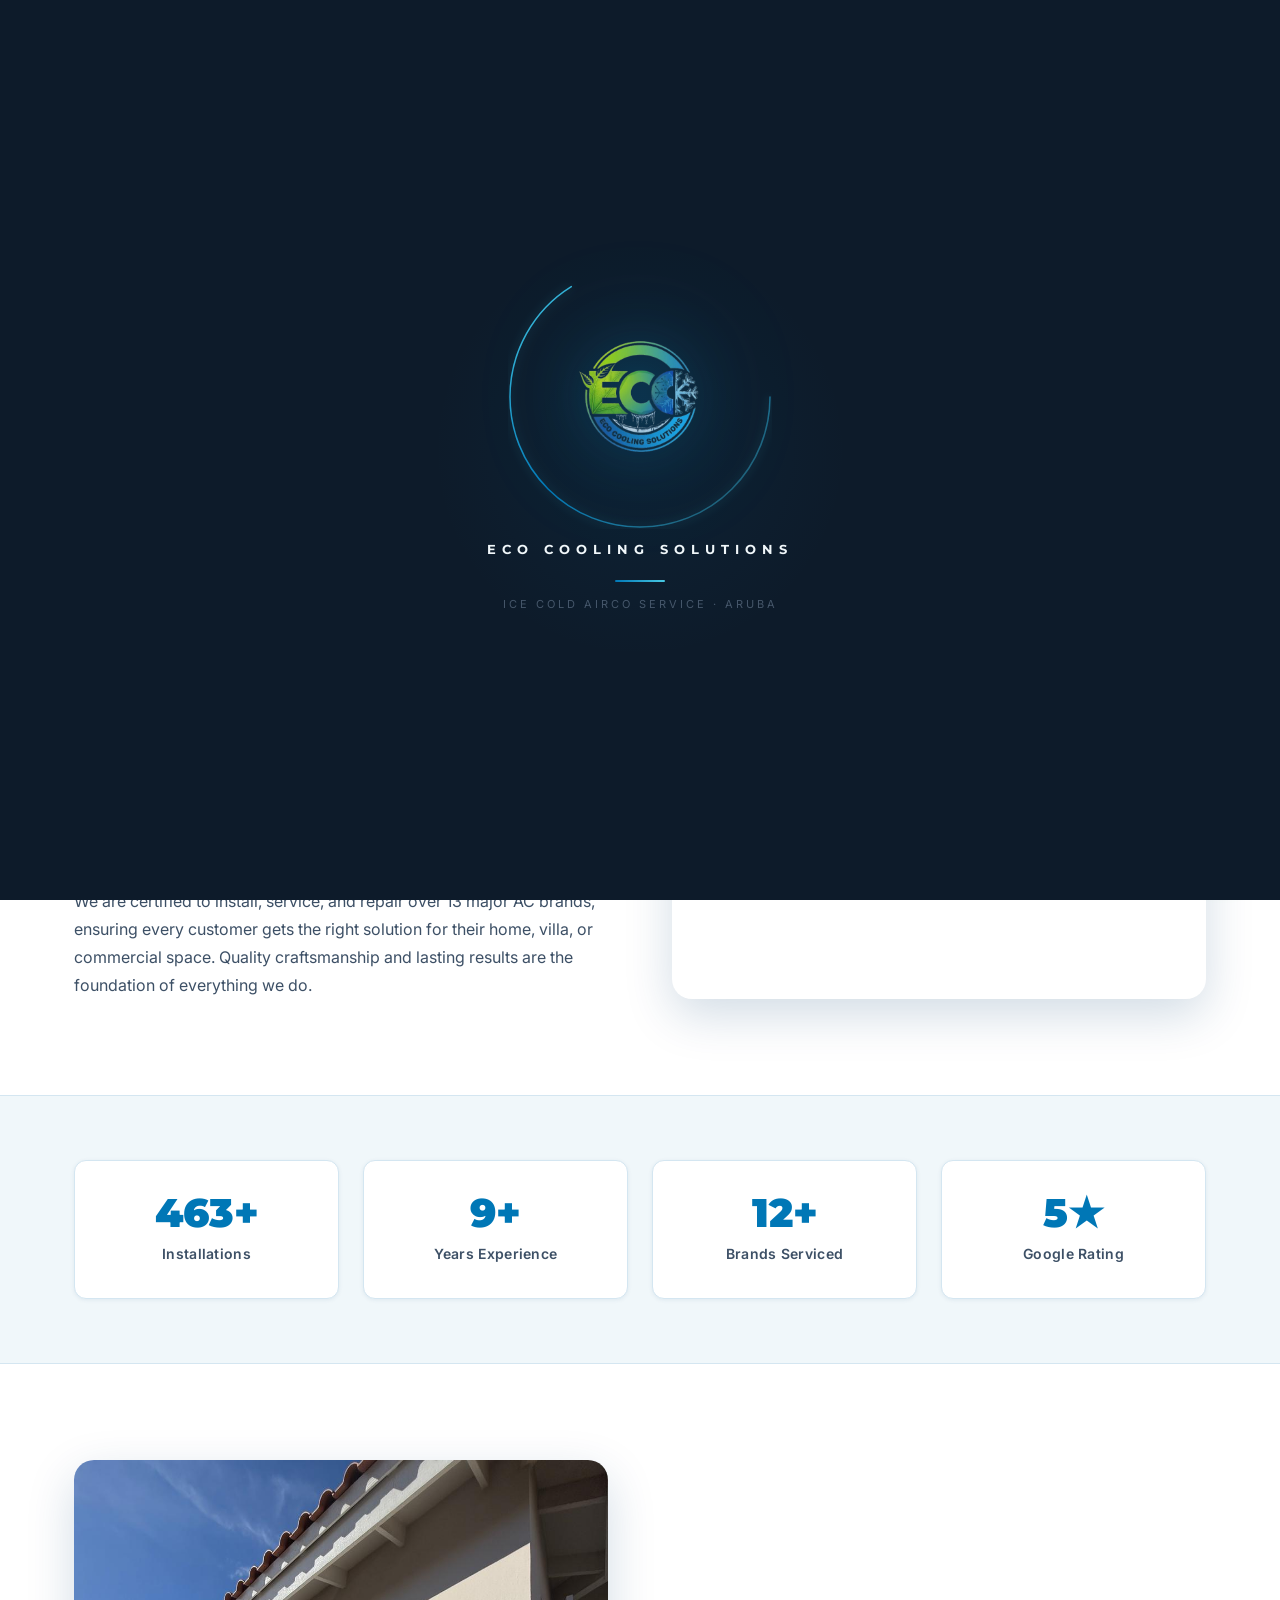
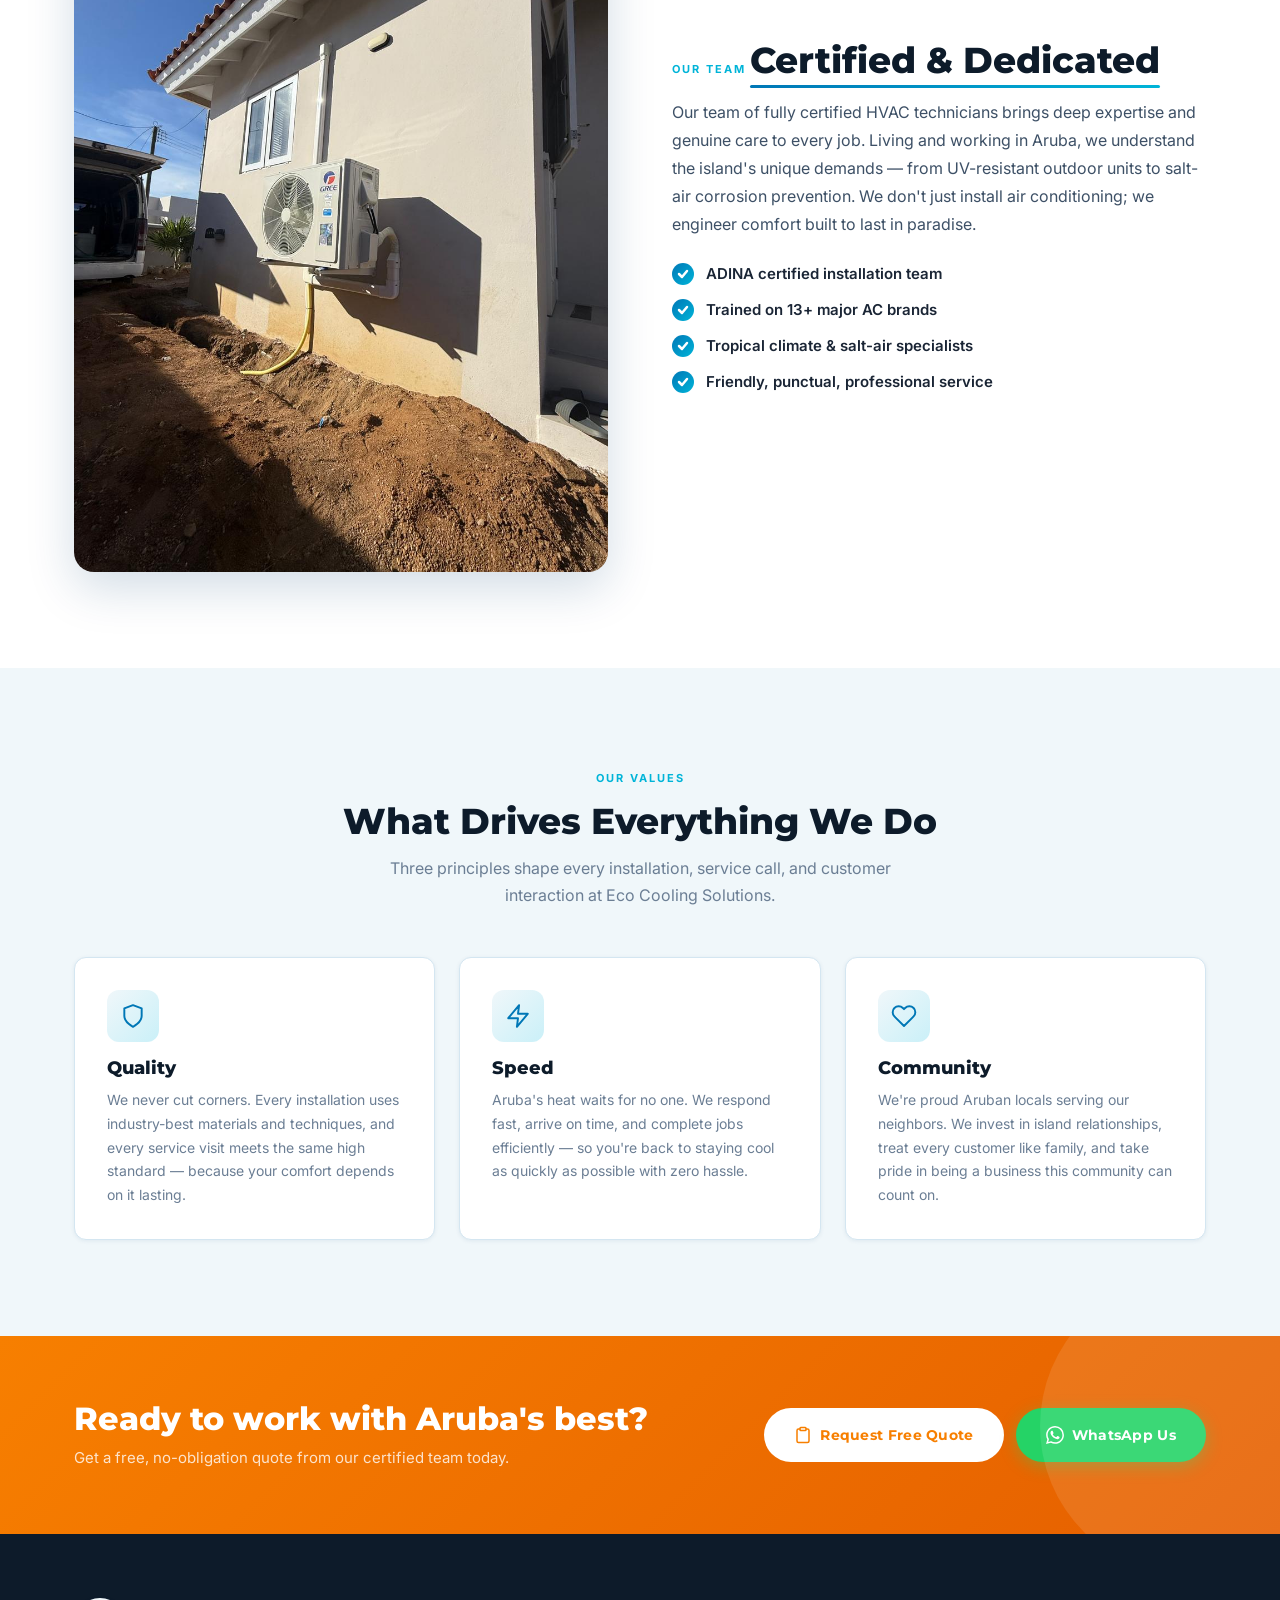
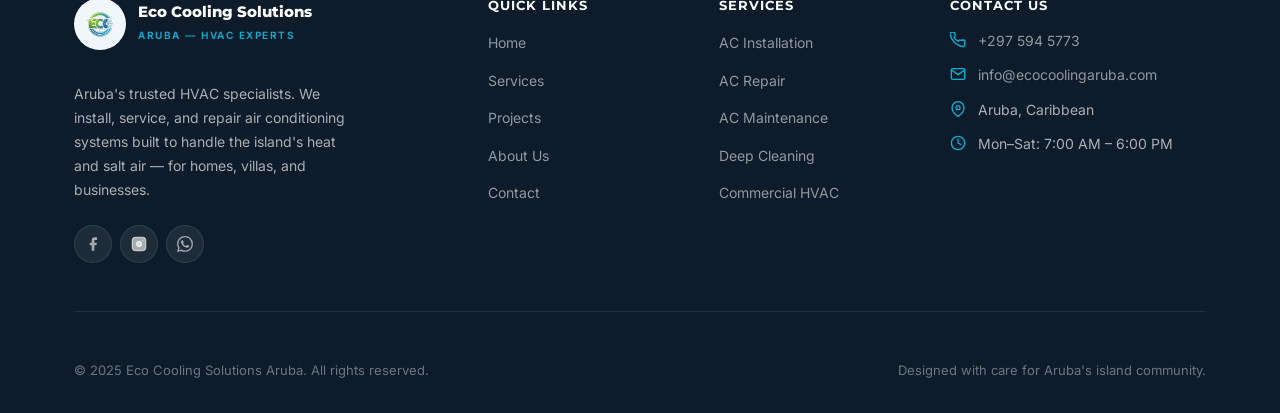
==== commit 8d58ecee: "Add files via upload" ====
--- a/about.html
+++ b/about.html
@@ -245,9 +245,114 @@
             }
             .stat-number { font-size: 32px; }
         }
+    
+    /* ===== INTRO LOADER ===== */
+    body.loading { overflow: hidden; }
+    .loader-overlay {
+      position: fixed; inset: 0; z-index: 9999;
+      background: #0D1B2A;
+      display: flex; flex-direction: column;
+      align-items: center; justify-content: center;
+      pointer-events: all;
+    }
+    .loader-overlay.exit {
+      animation: loaderExit 1s cubic-bezier(0.77, 0, 0.175, 1) 0.3s forwards;
+    }
+    .loader-logo {
+      width: 220px; height: 220px;
+      position: relative;
+      opacity: 0;
+      transform: scale(0.7);
+      animation: loaderLogoIn 1s cubic-bezier(0.16, 1, 0.3, 1) 0.3s forwards;
+    }
+    .loader-logo img {
+      width: 100%; height: 100%;
+      object-fit: contain;
+      filter: drop-shadow(0 0 30px rgba(0, 119, 182, 0.35)) drop-shadow(0 0 60px rgba(72, 202, 228, 0.15));
+    }
+    .loader-ring {
+      position: absolute; inset: -22px;
+      animation: ringRotate 4s linear infinite;
+    }
+    .loader-ring svg { width: 100%; height: 100%; }
+    .loader-ring .ring-path {
+      fill: none; stroke: url(#ringGradient);
+      stroke-width: 1.5; stroke-dasharray: 540; stroke-dashoffset: 540;
+      stroke-linecap: round;
+      animation: drawCircle 1.6s cubic-bezier(0.65, 0, 0.35, 1) 0.6s forwards;
+    }
+    .loader-ring .ring-glow {
+      fill: none; stroke: #48CAE4;
+      stroke-width: 4; opacity: 0.12; filter: blur(5px);
+      stroke-dasharray: 540; stroke-dashoffset: 540;
+      animation: drawCircle 1.6s cubic-bezier(0.65, 0, 0.35, 1) 0.6s forwards;
+    }
+    .loader-wordmark {
+      margin-top: 32px;
+      font-family: 'Montserrat', sans-serif;
+      font-size: 13px; font-weight: 700;
+      letter-spacing: 6px; text-transform: uppercase;
+      color: #F0F7FA; opacity: 0; transform: translateY(10px);
+      animation: loaderWordmarkIn 0.6s ease 1.4s forwards;
+    }
+    .loader-line {
+      width: 50px; height: 2px;
+      background: linear-gradient(90deg, #0077B6, #48CAE4);
+      margin-top: 20px; border-radius: 2px;
+      transform: scaleX(0);
+      animation: loaderLineGrow 0.5s ease 1.7s forwards;
+    }
+    .loader-tagline {
+      margin-top: 14px; font-size: 11px;
+      letter-spacing: 3px; text-transform: uppercase;
+      color: #6B7E94; opacity: 0;
+      animation: loaderTagIn 0.5s ease 2.0s forwards;
+    }
+    .loader-glow {
+      position: absolute; width: 420px; height: 420px;
+      border-radius: 50%;
+      background: radial-gradient(circle, rgba(0,119,182,0.08) 0%, transparent 70%);
+      animation: pulseGlow 3s ease-in-out infinite;
+      pointer-events: none;
+    }
+    @keyframes loaderLogoIn { to { opacity: 1; transform: scale(1); } }
+    @keyframes drawCircle { to { stroke-dashoffset: 0; } }
+    @keyframes ringRotate { to { transform: rotate(360deg); } }
+    @keyframes loaderWordmarkIn { to { opacity: 1; transform: translateY(0); } }
+    @keyframes loaderLineGrow { to { transform: scaleX(1); } }
+    @keyframes loaderTagIn { to { opacity: 0.6; } }
+    @keyframes loaderExit { 0% { clip-path: inset(0 0 0 0); } 100% { clip-path: inset(0 0 100% 0); } }
+    @keyframes pulseGlow { 0%, 100% { transform: scale(1); opacity: 1; } 50% { transform: scale(1.15); opacity: 0.6; } }
+
     </style>
 </head>
-<body>
+<body class="loading">
+<!-- ── INTRO LOADER ──────────────────────────── -->
+<div class="loader-overlay" id="loader">
+  <div class="loader-glow"></div>
+  <div style="display:flex; flex-direction:column; align-items:center; position:relative; z-index:1;">
+    <div class="loader-logo">
+      <img src="ecs-logo.png" alt="Eco Cooling Solutions" />
+      <div class="loader-ring">
+        <svg viewBox="0 0 264 264" xmlns="http://www.w3.org/2000/svg">
+          <defs>
+            <linearGradient id="ringGradient" x1="0%" y1="0%" x2="100%" y2="100%">
+              <stop offset="0%" stop-color="#48CAE4" />
+              <stop offset="50%" stop-color="#0077B6" />
+              <stop offset="100%" stop-color="#48CAE4" stop-opacity="0.2" />
+            </linearGradient>
+          </defs>
+          <circle class="ring-glow" cx="132" cy="132" r="130" />
+          <circle class="ring-path" cx="132" cy="132" r="130" />
+        </svg>
+      </div>
+    </div>
+    <div class="loader-wordmark">Eco Cooling Solutions</div>
+    <div class="loader-line"></div>
+    <div class="loader-tagline">Ice Cold Airco Service &middot; Aruba</div>
+  </div>
+</div>
+
 
     <!-- ============================================================
          HEADER
@@ -278,13 +383,13 @@
             <!-- Header Actions -->
             <div class="header-actions">
                 <!-- Phone -->
-                <a href="tel:+2975604350" class="icon-btn" aria-label="Call us at +297 560 4350">
+                <a href="tel:+2975945773" class="icon-btn" aria-label="Call us at +297 594 5773">
                     <svg viewBox="0 0 24 24" fill="none" stroke="currentColor" stroke-width="2" stroke-linecap="round" stroke-linejoin="round" aria-hidden="true">
                         <path d="M22 16.92v3a2 2 0 01-2.18 2 19.79 19.79 0 01-8.63-3.07A19.5 19.5 0 013.07 10.8a19.79 19.79 0 01-3.07-8.68A2 2 0 012 0h3a2 2 0 012 1.72 12.84 12.84 0 00.7 2.81 2 2 0 01-.45 2.11L6.09 7.91a16 16 0 006 6l1.27-1.27a2 2 0 012.11-.45 12.84 12.84 0 002.81.7A2 2 0 0122 14.92v2z"/>
                     </svg>
                 </a>
                 <!-- WhatsApp -->
-                <a href="https://wa.me/2975604350" class="icon-btn wa" target="_blank" rel="noopener noreferrer" aria-label="Chat with us on WhatsApp">
+                <a href="https://wa.me/2975945773" class="icon-btn wa" target="_blank" rel="noopener noreferrer" aria-label="Chat with us on WhatsApp">
                     <svg viewBox="0 0 24 24" fill="currentColor" aria-hidden="true">
                         <path d="M17.472 14.382c-.297-.149-1.758-.867-2.03-.967-.273-.099-.471-.148-.67.15-.197.297-.767.966-.94 1.164-.173.199-.347.223-.644.075-.297-.15-1.255-.463-2.39-1.475-.883-.788-1.48-1.761-1.653-2.059-.173-.297-.018-.458.13-.606.134-.133.298-.347.446-.52.149-.174.198-.298.298-.497.099-.198.05-.371-.025-.52-.075-.149-.669-1.612-.916-2.207-.242-.579-.487-.5-.669-.51-.173-.008-.371-.01-.57-.01-.198 0-.52.074-.792.372-.272.297-1.04 1.016-1.04 2.479 0 1.462 1.065 2.875 1.213 3.074.149.198 2.096 3.2 5.077 4.487.709.306 1.262.489 1.694.625.712.227 1.36.195 1.871.118.571-.085 1.758-.719 2.006-1.413.248-.694.248-1.289.173-1.413-.074-.124-.272-.198-.57-.347m-5.421 7.403h-.004a9.87 9.87 0 01-5.031-1.378l-.361-.214-3.741.982.998-3.648-.235-.374a9.86 9.86 0 01-1.51-5.26c.001-5.45 4.436-9.884 9.888-9.884 2.64 0 5.122 1.03 6.988 2.898a9.825 9.825 0 012.893 6.994c-.003 5.45-4.437 9.884-9.885 9.884m8.413-18.297A11.815 11.815 0 0012.05 0C5.495 0 .16 5.335.157 11.892c0 2.096.547 4.142 1.588 5.945L.057 24l6.305-1.654a11.882 11.882 0 005.683 1.448h.005c6.554 0 11.89-5.335 11.893-11.893a11.821 11.821 0 00-3.48-8.413Z"/>
                     </svg>
@@ -513,7 +618,7 @@
                             </svg>
                             Request Free Quote
                         </a>
-                        <a href="https://wa.me/2975604350" class="btn btn-wa" target="_blank" rel="noopener noreferrer" aria-label="Contact us on WhatsApp">
+                        <a href="https://wa.me/2975945773" class="btn btn-wa" target="_blank" rel="noopener noreferrer" aria-label="Contact us on WhatsApp">
                             <svg width="18" height="18" viewBox="0 0 24 24" fill="currentColor" aria-hidden="true">
                                 <path d="M17.472 14.382c-.297-.149-1.758-.867-2.03-.967-.273-.099-.471-.148-.67.15-.197.297-.767.966-.94 1.164-.173.199-.347.223-.644.075-.297-.15-1.255-.463-2.39-1.475-.883-.788-1.48-1.761-1.653-2.059-.173-.297-.018-.458.13-.606.134-.133.298-.347.446-.52.149-.174.198-.298.298-.497.099-.198.05-.371-.025-.52-.075-.149-.669-1.612-.916-2.207-.242-.579-.487-.5-.669-.51-.173-.008-.371-.01-.57-.01-.198 0-.52.074-.792.372-.272.297-1.04 1.016-1.04 2.479 0 1.462 1.065 2.875 1.213 3.074.149.198 2.096 3.2 5.077 4.487.709.306 1.262.489 1.694.625.712.227 1.36.195 1.871.118.571-.085 1.758-.719 2.006-1.413.248-.694.248-1.289.173-1.413-.074-.124-.272-.198-.57-.347m-5.421 7.403h-.004a9.87 9.87 0 01-5.031-1.378l-.361-.214-3.741.982.998-3.648-.235-.374a9.86 9.86 0 01-1.51-5.26c.001-5.45 4.436-9.884 9.888-9.884 2.64 0 5.122 1.03 6.988 2.898a9.825 9.825 0 012.893 6.994c-.003 5.45-4.437 9.884-9.885 9.884m8.413-18.297A11.815 11.815 0 0012.05 0C5.495 0 .16 5.335.157 11.892c0 2.096.547 4.142 1.588 5.945L.057 24l6.305-1.654a11.882 11.882 0 005.683 1.448h.005c6.554 0 11.89-5.335 11.893-11.893a11.821 11.821 0 00-3.48-8.413Z"/>
                             </svg>
@@ -555,7 +660,7 @@
                             <svg viewBox="0 0 24 24" fill="none" stroke="currentColor" stroke-width="2" stroke-linecap="round" stroke-linejoin="round" aria-hidden="true"><rect x="2" y="2" width="20" height="20" rx="5" ry="5"/><path d="M16 11.37A4 4 0 1112.63 8 4 4 0 0116 11.37z"/><line x1="17.5" y1="6.5" x2="17.51" y2="6.5"/></svg>
                         </a>
                         <!-- WhatsApp -->
-                        <a href="https://wa.me/2975604350" target="_blank" rel="noopener noreferrer" aria-label="WhatsApp">
+                        <a href="https://wa.me/2975945773" target="_blank" rel="noopener noreferrer" aria-label="WhatsApp">
                             <svg viewBox="0 0 24 24" fill="currentColor" aria-hidden="true"><path d="M17.472 14.382c-.297-.149-1.758-.867-2.03-.967-.273-.099-.471-.148-.67.15-.197.297-.767.966-.94 1.164-.173.199-.347.223-.644.075-.297-.15-1.255-.463-2.39-1.475-.883-.788-1.48-1.761-1.653-2.059-.173-.297-.018-.458.13-.606.134-.133.298-.347.446-.52.149-.174.198-.298.298-.497.099-.198.05-.371-.025-.52-.075-.149-.669-1.612-.916-2.207-.242-.579-.487-.5-.669-.51-.173-.008-.371-.01-.57-.01-.198 0-.52.074-.792.372-.272.297-1.04 1.016-1.04 2.479 0 1.462 1.065 2.875 1.213 3.074.149.198 2.096 3.2 5.077 4.487.709.306 1.262.489 1.694.625.712.227 1.36.195 1.871.118.571-.085 1.758-.719 2.006-1.413.248-.694.248-1.289.173-1.413-.074-.124-.272-.198-.57-.347m-5.421 7.403h-.004a9.87 9.87 0 01-5.031-1.378l-.361-.214-3.741.982.998-3.648-.235-.374a9.86 9.86 0 01-1.51-5.26c.001-5.45 4.436-9.884 9.888-9.884 2.64 0 5.122 1.03 6.988 2.898a9.825 9.825 0 012.893 6.994c-.003 5.45-4.437 9.884-9.885 9.884m8.413-18.297A11.815 11.815 0 0012.05 0C5.495 0 .16 5.335.157 11.892c0 2.096.547 4.142 1.588 5.945L.057 24l6.305-1.654a11.882 11.882 0 005.683 1.448h.005c6.554 0 11.89-5.335 11.893-11.893a11.821 11.821 0 00-3.48-8.413Z"/></svg>
                         </a>
                     </div>
@@ -592,14 +697,14 @@
                         <svg viewBox="0 0 24 24" fill="none" stroke="currentColor" stroke-width="2" stroke-linecap="round" stroke-linejoin="round" aria-hidden="true">
                             <path d="M22 16.92v3a2 2 0 01-2.18 2 19.79 19.79 0 01-8.63-3.07A19.5 19.5 0 013.07 10.8a19.79 19.79 0 01-3.07-8.68A2 2 0 012 0h3a2 2 0 012 1.72 12.84 12.84 0 00.7 2.81 2 2 0 01-.45 2.11L6.09 7.91a16 16 0 006 6l1.27-1.27a2 2 0 012.11-.45 12.84 12.84 0 002.81.7A2 2 0 0122 14.92v2z"/>
                         </svg>
-                        <a href="tel:+2975604350" style="color: rgba(255,255,255,.55); transition: color 150ms;">+297 560 4350</a>
+                        <a href="tel:+2975945773" style="color: rgba(255,255,255,.55); transition: color 150ms;">+297 594 5773</a>
                     </div>
                     <div class="footer-contact-item">
                         <svg viewBox="0 0 24 24" fill="none" stroke="currentColor" stroke-width="2" stroke-linecap="round" stroke-linejoin="round" aria-hidden="true">
                             <path d="M4 4h16c1.1 0 2 .9 2 2v12c0 1.1-.9 2-2 2H4c-1.1 0-2-.9-2-2V6c0-1.1.9-2 2-2z"/>
                             <polyline points="22,6 12,13 2,6"/>
                         </svg>
-                        <a href="mailto:info@ecocoolingsolutions.aw" style="color: rgba(255,255,255,.55); transition: color 150ms;">info@ecocoolingsolutions.aw</a>
+                        <a href="mailto:info@ecocoolingaruba.com" style="color: rgba(255,255,255,.55); transition: color 150ms;">info@ecocoolingaruba.com</a>
                     </div>
                     <div class="footer-contact-item">
                         <svg viewBox="0 0 24 24" fill="none" stroke="currentColor" stroke-width="2" stroke-linecap="round" stroke-linejoin="round" aria-hidden="true">
@@ -630,7 +735,7 @@
     <!-- ============================================================
          WHATSAPP FLOAT
     ============================================================ -->
-    <a href="https://wa.me/2975604350"
+    <a href="https://wa.me/2975945773"
        class="wa-float"
        target="_blank"
        rel="noopener noreferrer"
@@ -730,5 +835,22 @@
         counterEls.forEach(function(el) { counterObserver.observe(el); });
     </script>
 
+<script>
+  (function() {
+    var loader = document.getElementById('loader');
+    if (!loader) return;
+    var LOADER_HOLD = 3000;
+    var LOADER_EXIT = 1300;
+    setTimeout(function() {
+      loader.classList.add('exit');
+      setTimeout(function() {
+        document.body.classList.remove('loading');
+        document.body.classList.add('page-ready');
+        setTimeout(function() { loader.style.display = 'none'; }, 200);
+      }, LOADER_EXIT);
+    }, LOADER_HOLD);
+  })();
+</script>
+
 </body>
 </html>
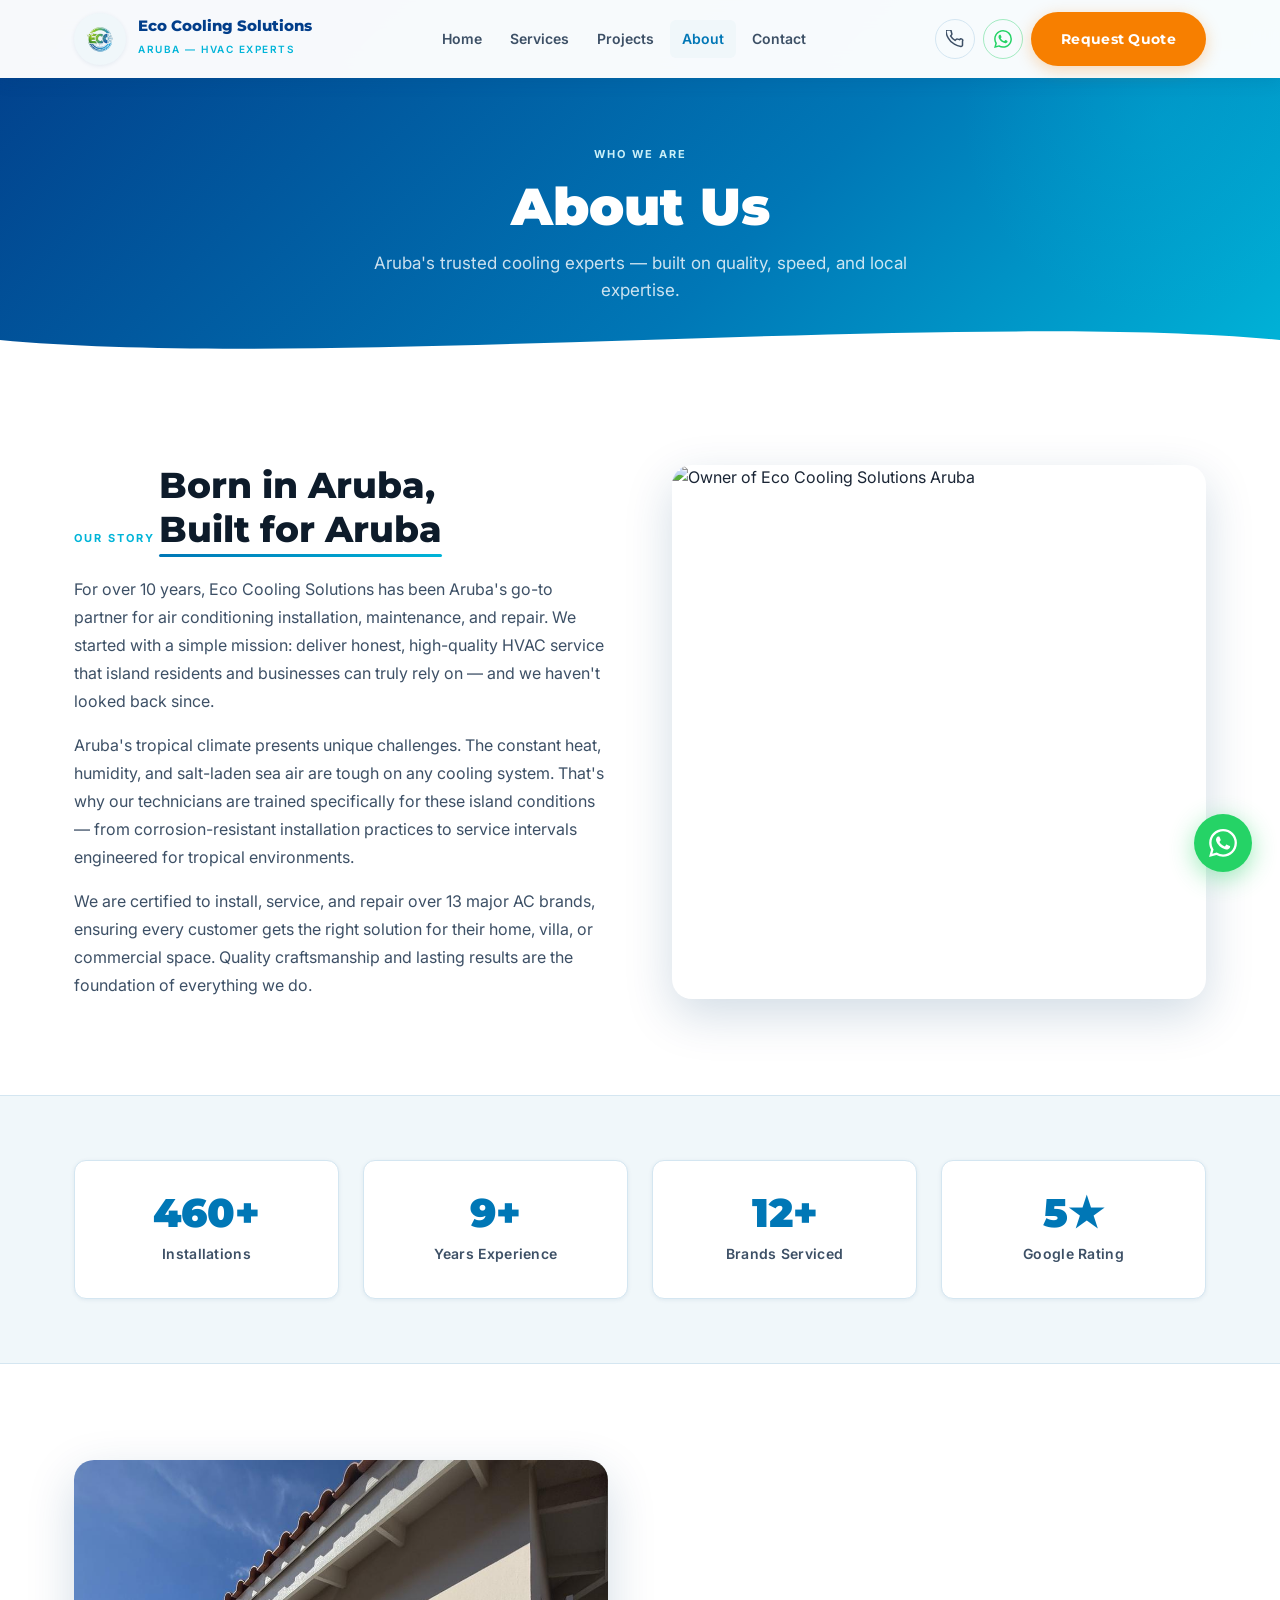
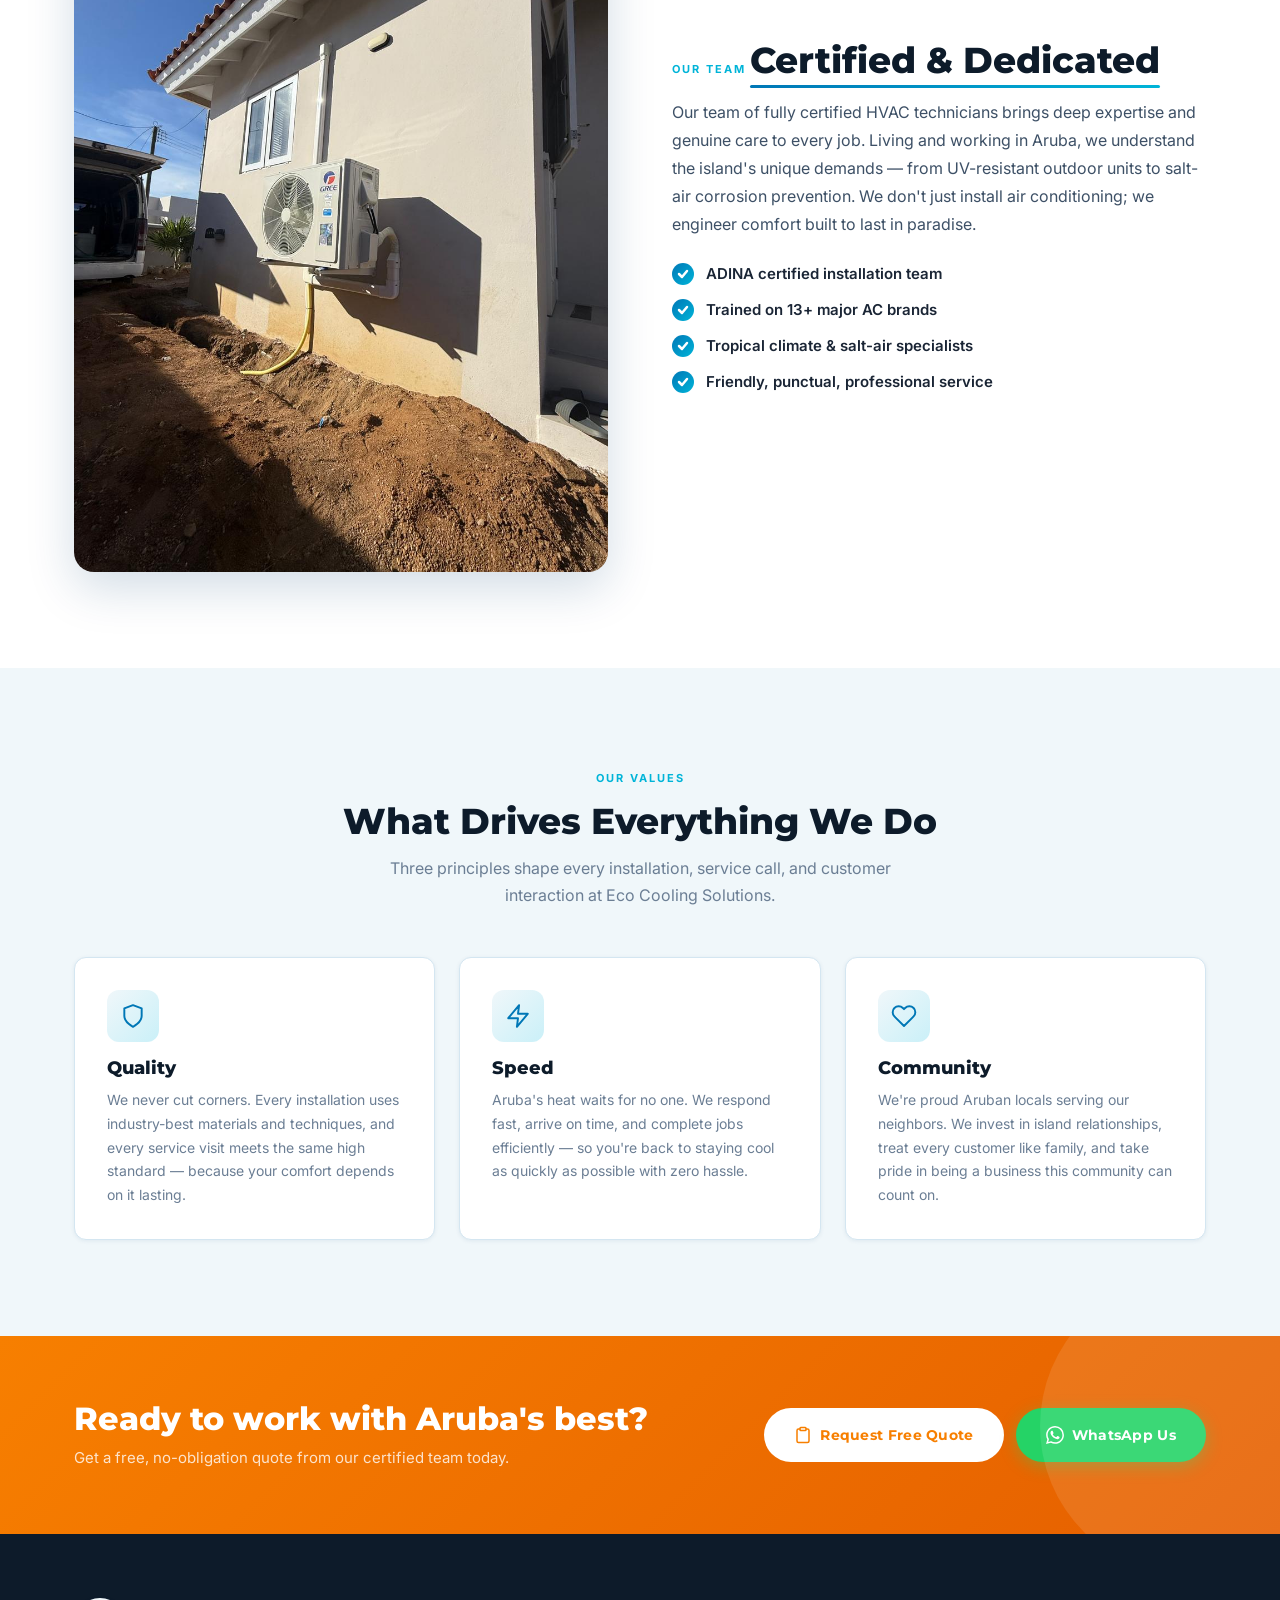
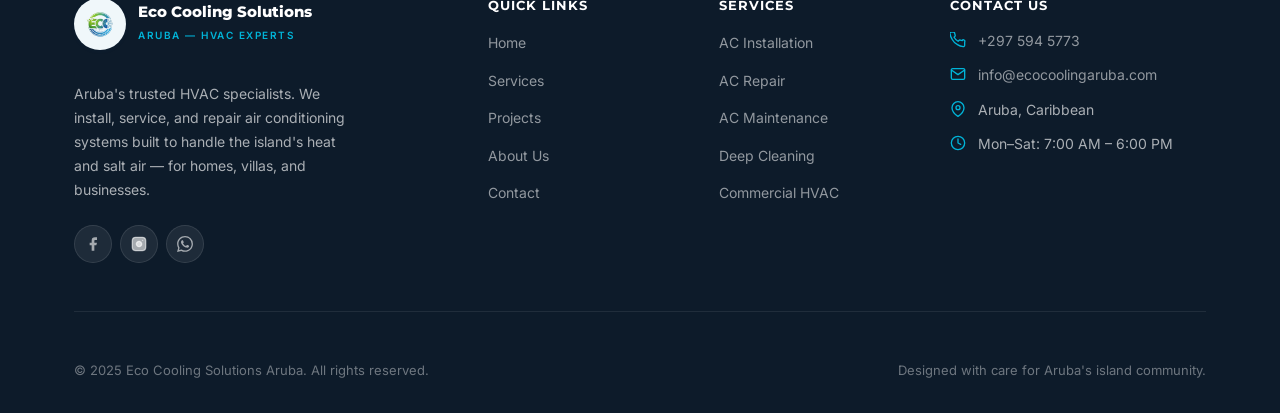
==== commit d531a4dd: "Add files via upload" ====
--- a/about.html
+++ b/about.html
@@ -246,112 +246,9 @@
             .stat-number { font-size: 32px; }
         }
     
-    /* ===== INTRO LOADER ===== */
-    body.loading { overflow: hidden; }
-    .loader-overlay {
-      position: fixed; inset: 0; z-index: 9999;
-      background: #0D1B2A;
-      display: flex; flex-direction: column;
-      align-items: center; justify-content: center;
-      pointer-events: all;
-    }
-    .loader-overlay.exit {
-      animation: loaderExit 1s cubic-bezier(0.77, 0, 0.175, 1) 0.3s forwards;
-    }
-    .loader-logo {
-      width: 220px; height: 220px;
-      position: relative;
-      opacity: 0;
-      transform: scale(0.7);
-      animation: loaderLogoIn 1s cubic-bezier(0.16, 1, 0.3, 1) 0.3s forwards;
-    }
-    .loader-logo img {
-      width: 100%; height: 100%;
-      object-fit: contain;
-      filter: drop-shadow(0 0 30px rgba(0, 119, 182, 0.35)) drop-shadow(0 0 60px rgba(72, 202, 228, 0.15));
-    }
-    .loader-ring {
-      position: absolute; inset: -22px;
-      animation: ringRotate 4s linear infinite;
-    }
-    .loader-ring svg { width: 100%; height: 100%; }
-    .loader-ring .ring-path {
-      fill: none; stroke: url(#ringGradient);
-      stroke-width: 1.5; stroke-dasharray: 540; stroke-dashoffset: 540;
-      stroke-linecap: round;
-      animation: drawCircle 1.6s cubic-bezier(0.65, 0, 0.35, 1) 0.6s forwards;
-    }
-    .loader-ring .ring-glow {
-      fill: none; stroke: #48CAE4;
-      stroke-width: 4; opacity: 0.12; filter: blur(5px);
-      stroke-dasharray: 540; stroke-dashoffset: 540;
-      animation: drawCircle 1.6s cubic-bezier(0.65, 0, 0.35, 1) 0.6s forwards;
-    }
-    .loader-wordmark {
-      margin-top: 32px;
-      font-family: 'Montserrat', sans-serif;
-      font-size: 13px; font-weight: 700;
-      letter-spacing: 6px; text-transform: uppercase;
-      color: #F0F7FA; opacity: 0; transform: translateY(10px);
-      animation: loaderWordmarkIn 0.6s ease 1.4s forwards;
-    }
-    .loader-line {
-      width: 50px; height: 2px;
-      background: linear-gradient(90deg, #0077B6, #48CAE4);
-      margin-top: 20px; border-radius: 2px;
-      transform: scaleX(0);
-      animation: loaderLineGrow 0.5s ease 1.7s forwards;
-    }
-    .loader-tagline {
-      margin-top: 14px; font-size: 11px;
-      letter-spacing: 3px; text-transform: uppercase;
-      color: #6B7E94; opacity: 0;
-      animation: loaderTagIn 0.5s ease 2.0s forwards;
-    }
-    .loader-glow {
-      position: absolute; width: 420px; height: 420px;
-      border-radius: 50%;
-      background: radial-gradient(circle, rgba(0,119,182,0.08) 0%, transparent 70%);
-      animation: pulseGlow 3s ease-in-out infinite;
-      pointer-events: none;
-    }
-    @keyframes loaderLogoIn { to { opacity: 1; transform: scale(1); } }
-    @keyframes drawCircle { to { stroke-dashoffset: 0; } }
-    @keyframes ringRotate { to { transform: rotate(360deg); } }
-    @keyframes loaderWordmarkIn { to { opacity: 1; transform: translateY(0); } }
-    @keyframes loaderLineGrow { to { transform: scaleX(1); } }
-    @keyframes loaderTagIn { to { opacity: 0.6; } }
-    @keyframes loaderExit { 0% { clip-path: inset(0 0 0 0); } 100% { clip-path: inset(0 0 100% 0); } }
-    @keyframes pulseGlow { 0%, 100% { transform: scale(1); opacity: 1; } 50% { transform: scale(1.15); opacity: 0.6; } }
-
     </style>
 </head>
-<body class="loading">
-<!-- ── INTRO LOADER ──────────────────────────── -->
-<div class="loader-overlay" id="loader">
-  <div class="loader-glow"></div>
-  <div style="display:flex; flex-direction:column; align-items:center; position:relative; z-index:1;">
-    <div class="loader-logo">
-      <img src="ecs-logo.png" alt="Eco Cooling Solutions" />
-      <div class="loader-ring">
-        <svg viewBox="0 0 264 264" xmlns="http://www.w3.org/2000/svg">
-          <defs>
-            <linearGradient id="ringGradient" x1="0%" y1="0%" x2="100%" y2="100%">
-              <stop offset="0%" stop-color="#48CAE4" />
-              <stop offset="50%" stop-color="#0077B6" />
-              <stop offset="100%" stop-color="#48CAE4" stop-opacity="0.2" />
-            </linearGradient>
-          </defs>
-          <circle class="ring-glow" cx="132" cy="132" r="130" />
-          <circle class="ring-path" cx="132" cy="132" r="130" />
-        </svg>
-      </div>
-    </div>
-    <div class="loader-wordmark">Eco Cooling Solutions</div>
-    <div class="loader-line"></div>
-    <div class="loader-tagline">Ice Cold Airco Service &middot; Aruba</div>
-  </div>
-</div>
+<body>
 
 
     <!-- ============================================================
@@ -835,22 +732,6 @@
         counterEls.forEach(function(el) { counterObserver.observe(el); });
     </script>
 
-<script>
-  (function() {
-    var loader = document.getElementById('loader');
-    if (!loader) return;
-    var LOADER_HOLD = 3000;
-    var LOADER_EXIT = 1300;
-    setTimeout(function() {
-      loader.classList.add('exit');
-      setTimeout(function() {
-        document.body.classList.remove('loading');
-        document.body.classList.add('page-ready');
-        setTimeout(function() { loader.style.display = 'none'; }, 200);
-      }, LOADER_EXIT);
-    }, LOADER_HOLD);
-  })();
-</script>
 
 </body>
 </html>
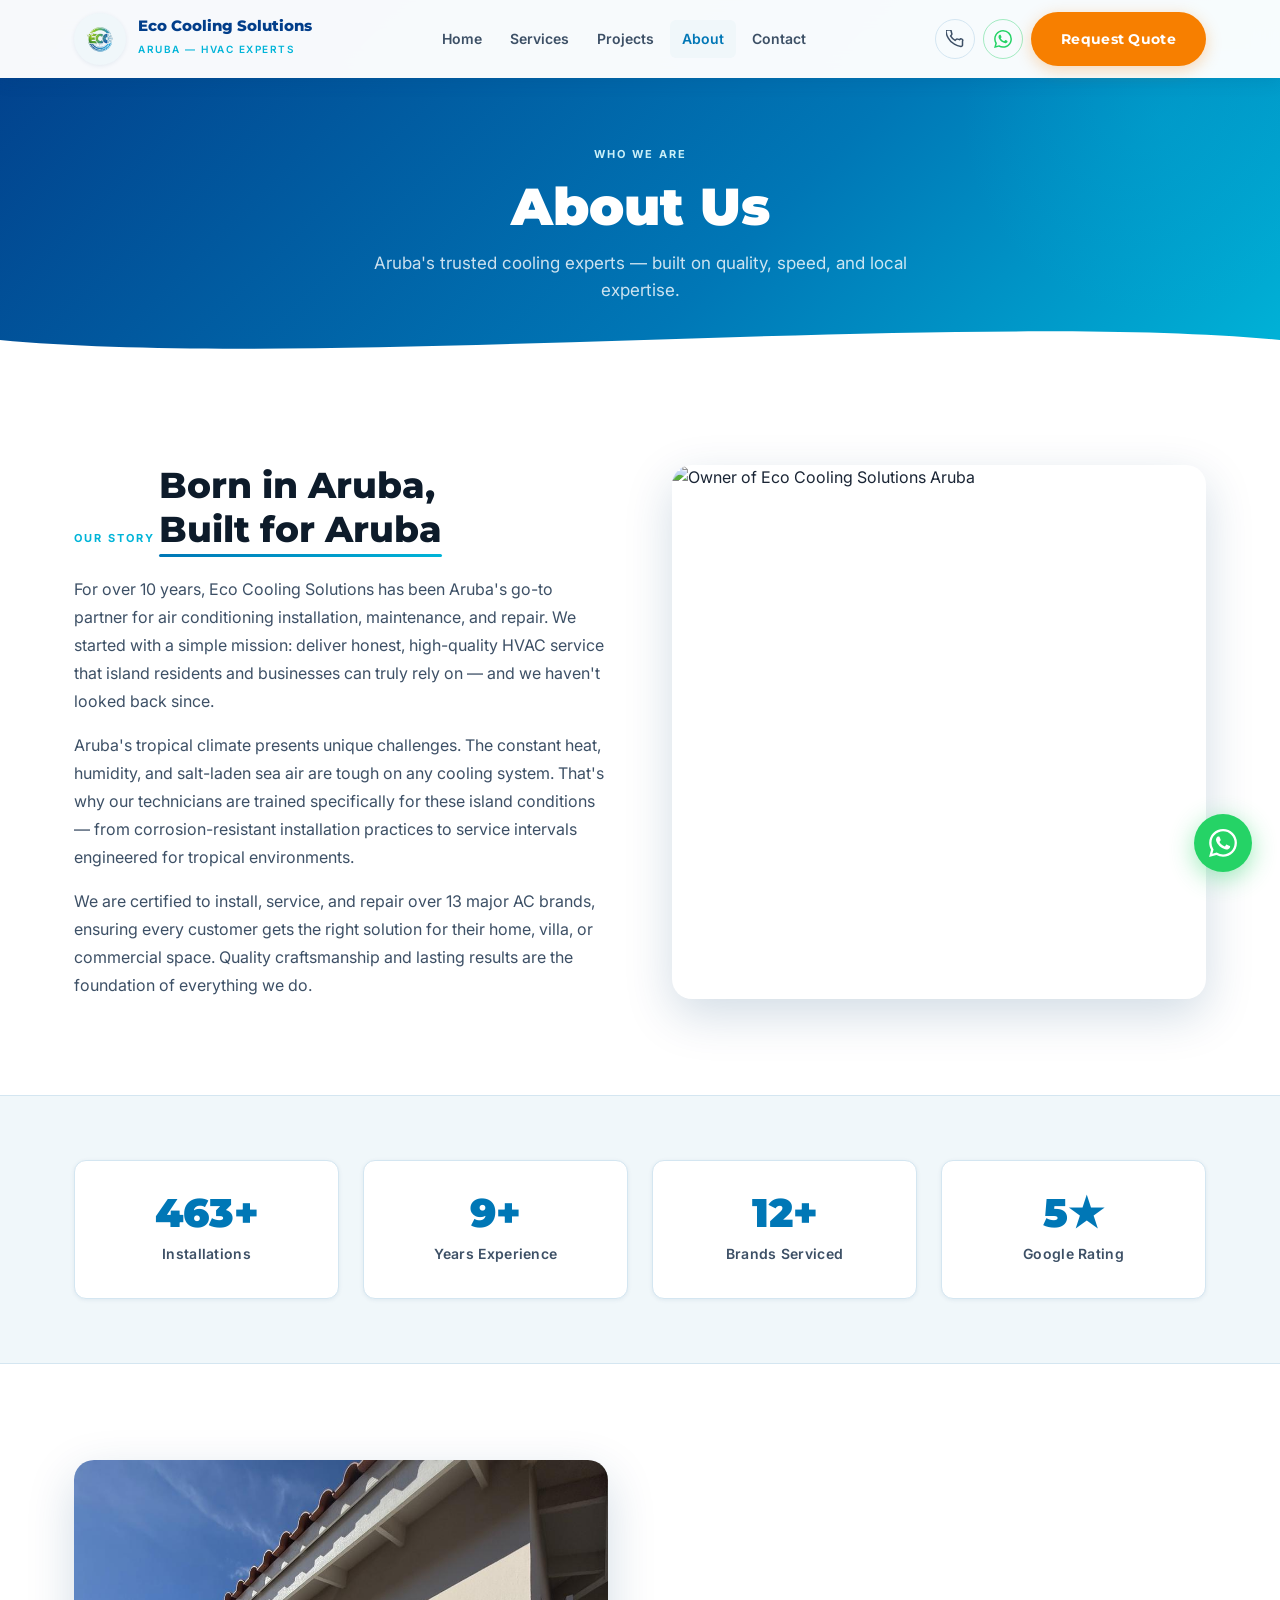
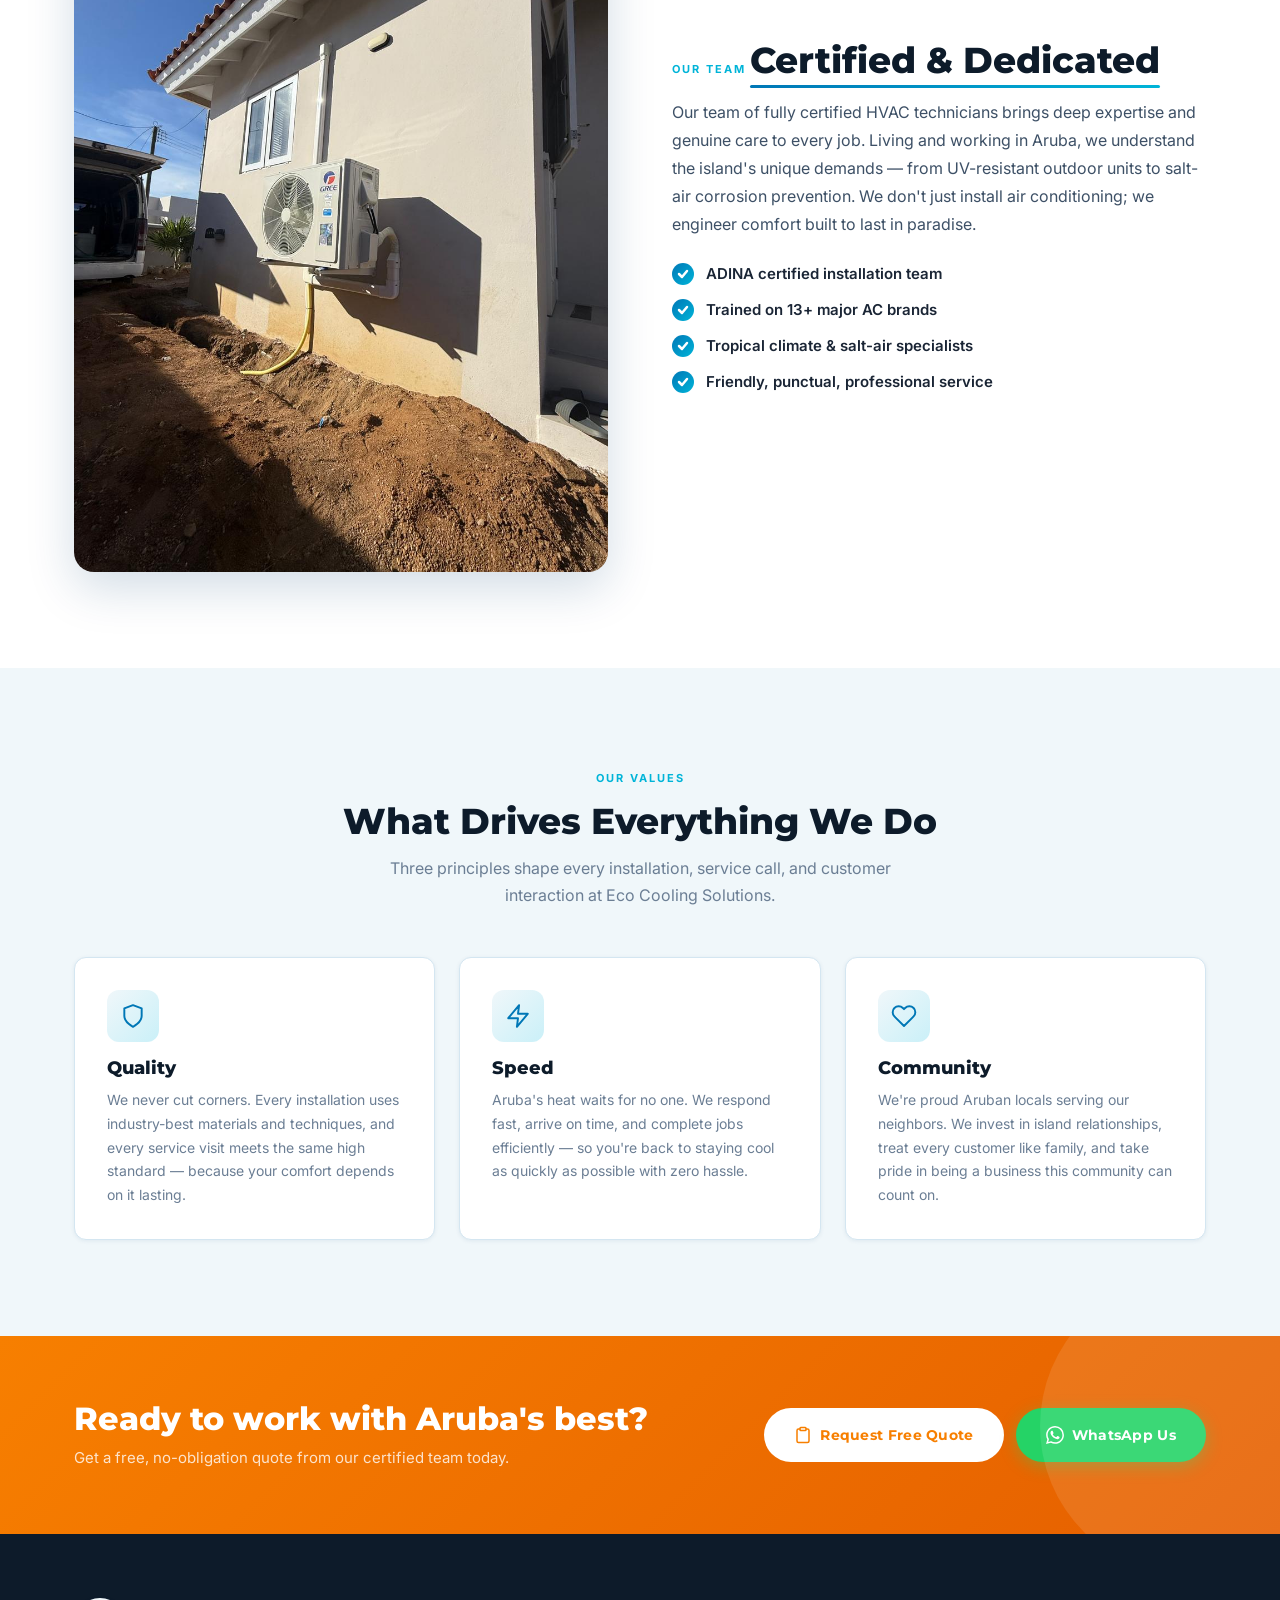
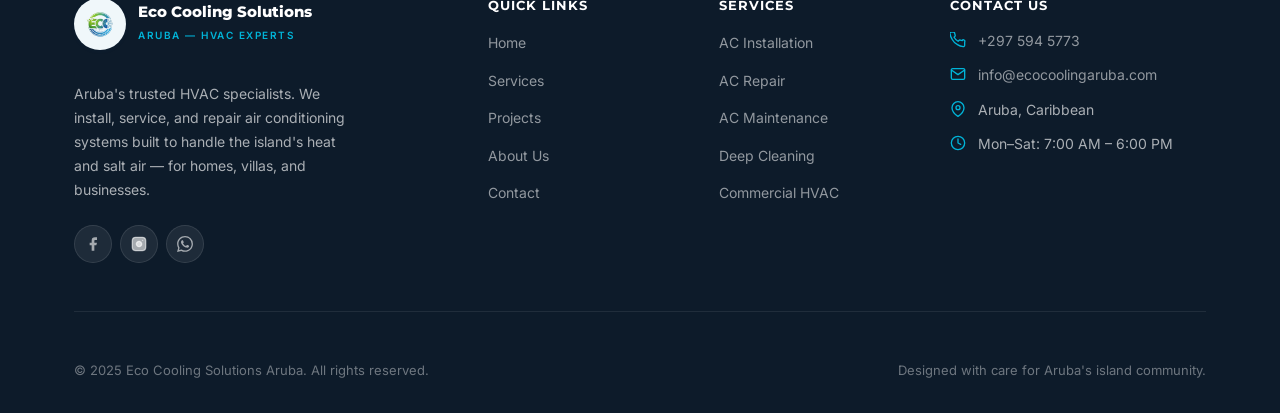
==== commit 4182ecc3: "Add files via upload" ====
--- a/about.html
+++ b/about.html
@@ -3,8 +3,31 @@
 <head>
     <meta charset="UTF-8">
     <meta name="viewport" content="width=device-width, initial-scale=1.0">
-    <title>About Us - Eco Cooling Solutions Aruba</title>
-    <meta name="description" content="Learn about Eco Cooling Solutions Aruba — 10+ years of trusted HVAC installation, repair and maintenance. Certified technicians specializing in Aruba's tropical salt-air climate.">
+    <title>About Eco Cooling Solutions — 10+ Years of Trusted HVAC Service in Aruba</title>
+    <meta name="description" content="Meet Aruba's trusted cooling experts. 10+ years of professional AC repair, installation & maintenance. Certified technicians specializing in Aruba's tropical salt-air climate." />
+  <meta name="keywords" content="about Eco Cooling Solutions, HVAC company Aruba, AC technicians Aruba, air conditioning experts Aruba, cooling company Aruba" />
+  <link rel="canonical" href="https://ecocoolingsolutions.net/about.html" />
+
+  <!-- Open Graph -->
+  <meta property="og:type" content="website" />
+  <meta property="og:title" content="About Eco Cooling Solutions Aruba — Our Story & Team" />
+  <meta property="og:description" content="10+ years of trusted HVAC service in Aruba. Certified technicians, quality workmanship, and a commitment to keeping Aruba cool." />
+  <meta property="og:url" content="https://ecocoolingsolutions.net/about.html" />
+  <meta property="og:image" content="https://ecocoolingsolutions.net/ecs-logo.png" />
+  <meta property="og:site_name" content="Eco Cooling Solutions Aruba" />
+  <meta property="og:locale" content="en_US" />
+
+  <!-- Twitter Card -->
+  <meta name="twitter:card" content="summary_large_image" />
+  <meta name="twitter:title" content="About Eco Cooling Solutions Aruba — Our Story & Team" />
+  <meta name="twitter:description" content="10+ years of trusted HVAC service in Aruba. Certified technicians, quality workmanship, and a commitment to keeping Aruba cool." />
+  <meta name="twitter:image" content="https://ecocoolingsolutions.net/ecs-logo.png" />
+
+  <!-- Additional SEO -->
+  <meta name="robots" content="index, follow" />
+  <meta name="author" content="Eco Cooling Solutions Aruba" />
+  <meta name="geo.region" content="AW" />
+  <meta name="geo.placename" content="Aruba" />
     <link rel="preconnect" href="https://fonts.googleapis.com">
     <link rel="preconnect" href="https://fonts.gstatic.com" crossorigin>
     <link href="https://fonts.googleapis.com/css2?family=Montserrat:wght@400;500;600;700;800;900&family=Inter:wght@400;500;600;700&display=swap" rel="stylesheet">
@@ -247,6 +270,63 @@
         }
     
     </style>
+
+  <script type="application/ld+json">
+  {
+    "@context": "https://schema.org",
+    "@type": "HVACBusiness",
+    "name": "Eco Cooling Solutions",
+    "alternateName": "Eco Cooling Solutions Aruba",
+    "description": "Aruba's leading air conditioning specialists offering AC repair, installation, maintenance and anti-corrosion protective coating.",
+    "url": "https://ecocoolingsolutions.net",
+    "logo": "https://ecocoolingsolutions.net/ecs-logo.png",
+    "image": "https://ecocoolingsolutions.net/ecs-logo.png",
+    "telephone": "+297-594-5773",
+    "email": "info@ecocoolingaruba.com",
+    "address": {
+      "@type": "PostalAddress",
+      "addressLocality": "Aruba",
+      "addressRegion": "Caribbean",
+      "addressCountry": "AW"
+    },
+    "geo": {
+      "@type": "GeoCoordinates",
+      "latitude": "12.5093",
+      "longitude": "-69.9688"
+    },
+    "openingHoursSpecification": {
+      "@type": "OpeningHoursSpecification",
+      "dayOfWeek": ["Monday","Tuesday","Wednesday","Thursday","Friday","Saturday"],
+      "opens": "07:00",
+      "closes": "18:00"
+    },
+    "priceRange": "$$",
+    "areaServed": {
+      "@type": "Place",
+      "name": "Aruba"
+    },
+    "serviceArea": {
+      "@type": "GeoCircle",
+      "geoMidpoint": {
+        "@type": "GeoCoordinates",
+        "latitude": "12.5093",
+        "longitude": "-69.9688"
+      },
+      "geoRadius": "50000"
+    },
+    "hasOfferCatalog": {
+      "@type": "OfferCatalog",
+      "name": "AC Services",
+      "itemListElement": [
+        {"@type": "Offer", "itemOffered": {"@type": "Service", "name": "AC Repair"}},
+        {"@type": "Offer", "itemOffered": {"@type": "Service", "name": "AC Installation"}},
+        {"@type": "Offer", "itemOffered": {"@type": "Service", "name": "AC Maintenance"}},
+        {"@type": "Offer", "itemOffered": {"@type": "Service", "name": "Anti-Corrosion Protective Coating"}}
+      ]
+    },
+    "sameAs": []
+  }
+  </script>
 </head>
 <body>
 
